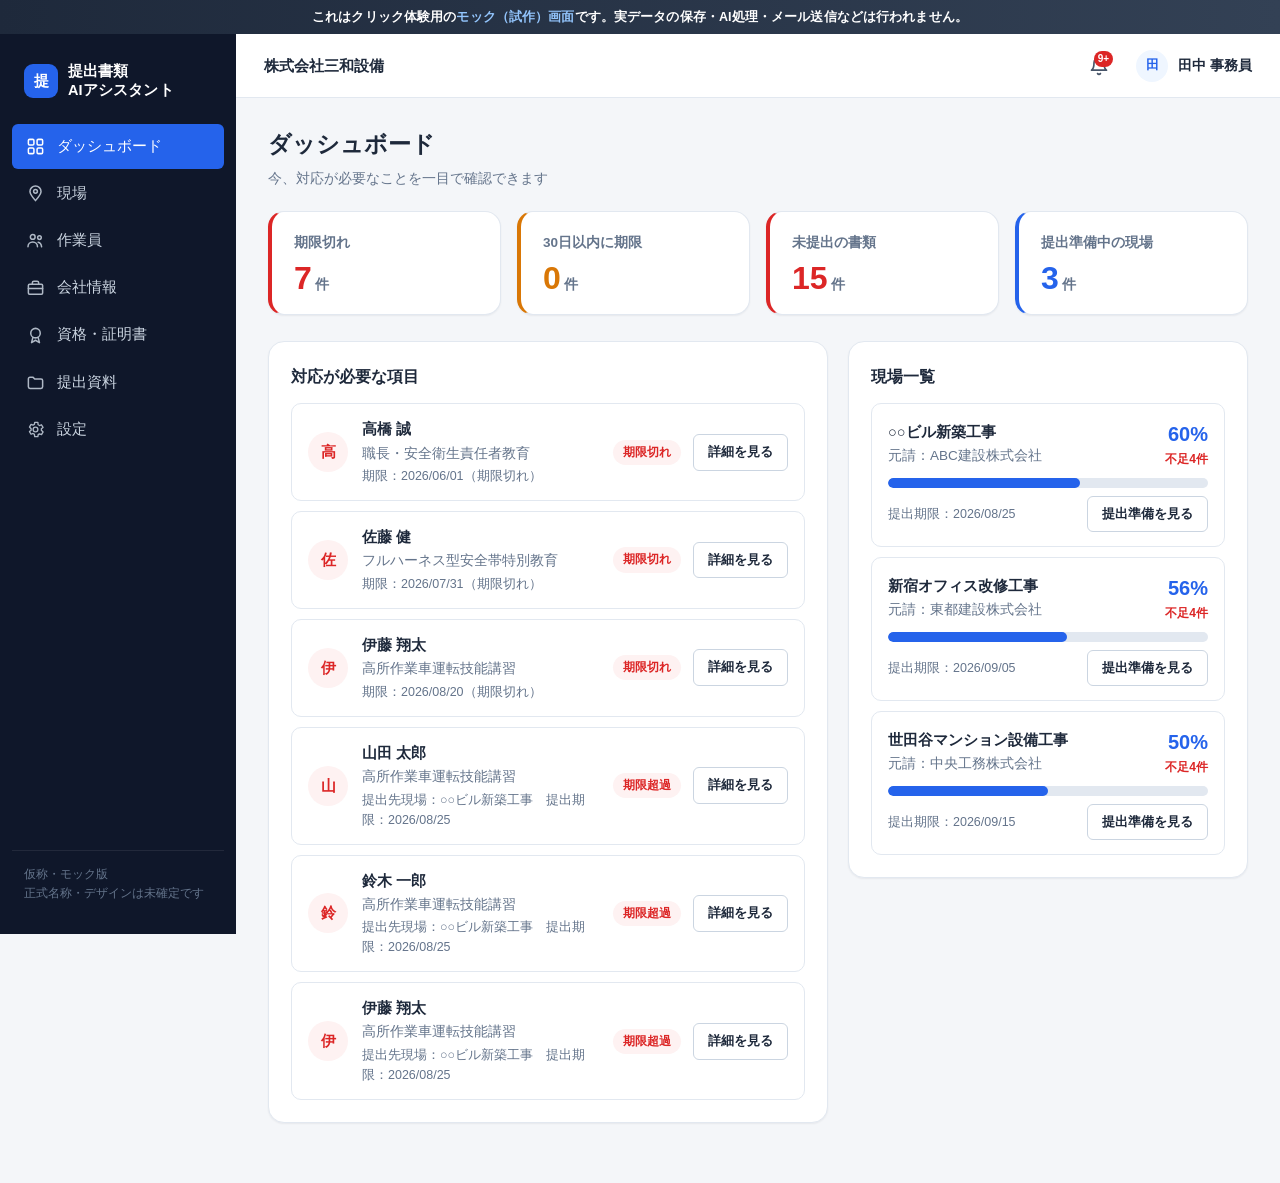
==== index.html @ f326cf6d "Initial mock implementation" ====
<!DOCTYPE html>
<html lang="ja">
<head>
<meta charset="UTF-8">
<meta name="viewport" content="width=device-width, initial-scale=1.0">
<title>提出書類AIアシスタント（モック）</title>
<link rel="icon" href="data:image/svg+xml,%3Csvg xmlns='http://www.w3.org/2000/svg' viewBox='0 0 32 32'%3E%3Crect width='32' height='32' rx='7' fill='%232563eb'/%3E%3Ctext x='16' y='22' font-size='17' font-family='sans-serif' font-weight='700' fill='white' text-anchor='middle'%3E提%3C/text%3E%3C/svg%3E">
<link rel="stylesheet" href="css/style.css">
</head>
<body>

<div class="demo-banner">
  これはクリック体験用の<b>モック（試作）画面</b>です。実データの保存・AI処理・メール送信などは行われません。
</div>

<div class="app-shell">
  <div class="sidebar-backdrop" id="sidebarBackdrop"></div>

  <aside class="sidebar" id="sidebar">
    <div class="sidebar-logo">
      <div class="logo-mark">提</div>
      <div>
        <div class="logo-text">提出書類<br>AIアシスタント</div>
      </div>
    </div>
    <nav class="sidebar-nav" id="sidebarNav"></nav>
    <div class="sidebar-footer">
      仮称・モック版<br>
      正式名称・デザインは未確定です
    </div>
  </aside>

  <header class="topbar">
    <div class="topbar-left">
      <button class="menu-toggle" id="menuToggle" aria-label="メニュー">
        <svg viewBox="0 0 24 24" fill="none" stroke="currentColor" stroke-width="2" stroke-linecap="round"><line x1="3" y1="6" x2="21" y2="6"/><line x1="3" y1="12" x2="21" y2="12"/><line x1="3" y1="18" x2="21" y2="18"/></svg>
      </button>
      <div class="topbar-company">株式会社三和設備</div>
    </div>
    <div class="topbar-right">
      <div style="position:relative;">
        <button class="topbar-bell" id="bellBtn" aria-label="通知">
          <svg viewBox="0 0 24 24" fill="none" stroke="currentColor" stroke-width="2" stroke-linecap="round" stroke-linejoin="round"><path d="M18 8a6 6 0 0 0-12 0c0 7-3 9-3 9h18s-3-2-3-9"/><path d="M13.73 21a2 2 0 0 1-3.46 0"/></svg>
          <span class="bell-badge" id="bellBadge">0</span>
        </button>
        <div class="notif-dropdown" id="notifDropdown"></div>
      </div>
      <div class="topbar-user">
        <div class="user-avatar">田</div>
        <span id="topbarUserName">田中 事務員</span>
      </div>
    </div>
  </header>

  <main class="main-content" id="app"></main>
</div>

<div class="modal-overlay" id="modalOverlay">
  <div class="modal-box" id="modalBox"></div>
</div>

<div class="toast-wrap" id="toastWrap"></div>

<script src="js/data.js"></script>
<script src="js/store.js"></script>
<script src="js/app.js"></script>
</body>
</html>
---- css/style.css ----
/* ============================================================
   提出書類AIアシスタント（モック） - スタイルシート
   方針：シンプル / 清潔 / 信頼感 / 大きめの文字とクリック領域
   ============================================================ */

:root {
  --color-primary: #2563eb;
  --color-primary-dark: #1d4ed8;
  --color-primary-light: #eff6ff;
  --color-primary-lighter: #dbeafe;

  --color-success: #059669;
  --color-success-light: #ecfdf5;
  --color-success-border: #a7f3d0;

  --color-warning: #d97706;
  --color-warning-light: #fffbeb;
  --color-warning-border: #fde68a;

  --color-danger: #dc2626;
  --color-danger-light: #fef2f2;
  --color-danger-border: #fecaca;

  --color-neutral-50: #f8fafc;
  --color-neutral-100: #f1f5f9;
  --color-neutral-200: #e2e8f0;
  --color-neutral-300: #cbd5e1;
  --color-neutral-400: #94a3b8;
  --color-neutral-500: #64748b;
  --color-neutral-600: #475569;
  --color-neutral-700: #334155;
  --color-neutral-800: #1e293b;
  --color-neutral-900: #0f172a;

  --color-bg: #f4f6f9;
  --color-surface: #ffffff;
  --color-border: #e2e8f0;
  --color-text: #1e293b;
  --color-text-sub: #64748b;

  --radius-sm: 6px;
  --radius-md: 10px;
  --radius-lg: 16px;

  --shadow-sm: 0 1px 2px rgba(15, 23, 42, 0.06);
  --shadow-md: 0 4px 16px rgba(15, 23, 42, 0.08);
  --shadow-lg: 0 12px 32px rgba(15, 23, 42, 0.16);

  --sidebar-width: 236px;
  --topbar-height: 64px;

  font-size: 16px;
}

* {
  box-sizing: border-box;
}

html, body {
  height: 100%;
}

body {
  margin: 0;
  font-family: -apple-system, BlinkMacSystemFont, "Segoe UI", "Hiragino Kaku Gothic ProN",
    "Hiragino Sans", "Yu Gothic", Meiryo, Roboto, Arial, sans-serif;
  background: var(--color-bg);
  color: var(--color-text);
  -webkit-font-smoothing: antialiased;
  line-height: 1.6;
}

a {
  color: inherit;
  text-decoration: none;
}

button {
  font-family: inherit;
}

ul {
  margin: 0;
  padding: 0;
  list-style: none;
}

h1, h2, h3, h4, p {
  margin: 0;
}

img {
  max-width: 100%;
  display: block;
}

/* ============ App Shell ============ */

.app-shell {
  display: grid;
  grid-template-columns: var(--sidebar-width) 1fr;
  grid-template-rows: var(--topbar-height) 1fr;
  grid-template-areas:
    "sidebar topbar"
    "sidebar main";
  min-height: 100vh;
}

/* ---- Sidebar ---- */
.sidebar {
  grid-area: sidebar;
  background: var(--color-neutral-900);
  color: #e2e8f0;
  display: flex;
  flex-direction: column;
  padding: 20px 12px;
  position: sticky;
  top: 0;
  height: 100vh;
}

.sidebar-logo {
  display: flex;
  align-items: center;
  gap: 10px;
  padding: 8px 12px 24px;
  color: #fff;
}

.sidebar-logo .logo-mark {
  width: 34px;
  height: 34px;
  border-radius: 9px;
  background: var(--color-primary);
  display: flex;
  align-items: center;
  justify-content: center;
  font-weight: 700;
  font-size: 15px;
  flex-shrink: 0;
}

.sidebar-logo .logo-text {
  font-size: 14.5px;
  font-weight: 700;
  line-height: 1.3;
  letter-spacing: 0.01em;
}

.sidebar-logo .logo-sub {
  font-size: 10.5px;
  color: #94a3b8;
  font-weight: 500;
}

.sidebar-nav {
  display: flex;
  flex-direction: column;
  gap: 2px;
  flex: 1;
}

.nav-item {
  display: flex;
  align-items: center;
  gap: 12px;
  padding: 11px 14px;
  border-radius: var(--radius-sm);
  color: #cbd5e1;
  font-size: 14.5px;
  font-weight: 500;
  cursor: pointer;
  transition: background 0.12s ease, color 0.12s ease;
}

.nav-item svg {
  width: 19px;
  height: 19px;
  flex-shrink: 0;
  opacity: 0.85;
}

.nav-item:hover {
  background: rgba(255, 255, 255, 0.06);
  color: #fff;
}

.nav-item.active {
  background: var(--color-primary);
  color: #fff;
}

.nav-item.active svg {
  opacity: 1;
}

.sidebar-footer {
  padding: 12px;
  font-size: 11.5px;
  color: #64748b;
  border-top: 1px solid rgba(255, 255, 255, 0.08);
  margin-top: 8px;
  padding-top: 14px;
}

/* ---- Topbar ---- */
.topbar {
  grid-area: topbar;
  background: var(--color-surface);
  border-bottom: 1px solid var(--color-border);
  display: flex;
  align-items: center;
  justify-content: space-between;
  padding: 0 28px;
  position: sticky;
  top: 0;
  z-index: 20;
}

.topbar-company {
  font-size: 15px;
  font-weight: 700;
  color: var(--color-text);
}

.topbar-right {
  display: flex;
  align-items: center;
  gap: 18px;
}

.topbar-bell {
  position: relative;
  width: 38px;
  height: 38px;
  border-radius: 50%;
  display: flex;
  align-items: center;
  justify-content: center;
  cursor: pointer;
  color: var(--color-neutral-600);
  background: transparent;
  border: none;
}

.topbar-bell:hover {
  background: var(--color-neutral-100);
}

.topbar-bell svg {
  width: 20px;
  height: 20px;
}

.bell-badge {
  position: absolute;
  top: 4px;
  right: 5px;
  min-width: 16px;
  height: 16px;
  padding: 0 4px;
  border-radius: 8px;
  background: var(--color-danger);
  color: #fff;
  font-size: 10px;
  font-weight: 700;
  display: flex;
  align-items: center;
  justify-content: center;
  line-height: 1;
}

.topbar-user {
  display: flex;
  align-items: center;
  gap: 10px;
  font-size: 14px;
  font-weight: 600;
  color: var(--color-text);
}

.user-avatar {
  width: 32px;
  height: 32px;
  border-radius: 50%;
  background: var(--color-primary-light);
  color: var(--color-primary);
  display: flex;
  align-items: center;
  justify-content: center;
  font-weight: 700;
  font-size: 13px;
}

.notif-dropdown {
  position: absolute;
  top: 56px;
  right: 28px;
  width: 380px;
  max-height: 420px;
  overflow-y: auto;
  background: var(--color-surface);
  border-radius: var(--radius-md);
  box-shadow: var(--shadow-lg);
  border: 1px solid var(--color-border);
  z-index: 50;
  display: none;
}

.notif-dropdown.open {
  display: block;
}

.notif-dropdown-header {
  padding: 14px 16px;
  font-weight: 700;
  font-size: 14px;
  border-bottom: 1px solid var(--color-border);
}

.notif-item {
  padding: 12px 16px;
  border-bottom: 1px solid var(--color-neutral-100);
  cursor: pointer;
}

.notif-item:hover {
  background: var(--color-neutral-50);
}

.notif-item:last-child {
  border-bottom: none;
}

.notif-item-title {
  font-size: 13.5px;
  font-weight: 600;
}

.notif-item-sub {
  font-size: 12.5px;
  color: var(--color-text-sub);
  margin-top: 2px;
}

.notif-empty {
  padding: 24px 16px;
  text-align: center;
  color: var(--color-text-sub);
  font-size: 13.5px;
}

/* ---- Main ---- */
.main-content {
  grid-area: main;
  padding: 28px 32px 60px;
  max-width: 1280px;
  width: 100%;
}

.page-header {
  display: flex;
  align-items: flex-start;
  justify-content: space-between;
  margin-bottom: 22px;
  gap: 16px;
  flex-wrap: wrap;
}

.page-title {
  font-size: 23px;
  font-weight: 700;
  color: var(--color-text);
}

.page-subtitle {
  font-size: 14px;
  color: var(--color-text-sub);
  margin-top: 4px;
}

.breadcrumb {
  font-size: 13px;
  color: var(--color-text-sub);
  margin-bottom: 10px;
  display: flex;
  align-items: center;
  gap: 6px;
}

.breadcrumb a:hover {
  color: var(--color-primary);
  text-decoration: underline;
}

/* ============ Buttons ============ */

.btn {
  display: inline-flex;
  align-items: center;
  justify-content: center;
  gap: 8px;
  padding: 11px 20px;
  font-size: 14.5px;
  font-weight: 600;
  border-radius: var(--radius-sm);
  border: 1px solid transparent;
  cursor: pointer;
  transition: all 0.12s ease;
  white-space: nowrap;
}

.btn svg {
  width: 17px;
  height: 17px;
}

.btn-primary {
  background: var(--color-primary);
  color: #fff;
}
.btn-primary:hover {
  background: var(--color-primary-dark);
}

.btn-lg {
  padding: 14px 26px;
  font-size: 15.5px;
}

.btn-secondary {
  background: #fff;
  color: var(--color-text);
  border-color: var(--color-neutral-300);
}
.btn-secondary:hover {
  background: var(--color-neutral-50);
  border-color: var(--color-neutral-400);
}

.btn-danger {
  background: var(--color-danger);
  color: #fff;
}
.btn-danger:hover {
  background: #b91c1c;
}

.btn-danger-outline {
  background: #fff;
  color: var(--color-danger);
  border-color: var(--color-danger-border);
}
.btn-danger-outline:hover {
  background: var(--color-danger-light);
}

.btn-ghost {
  background: transparent;
  color: var(--color-primary);
  border-color: transparent;
  padding: 8px 12px;
}
.btn-ghost:hover {
  background: var(--color-primary-light);
}

.btn-sm {
  padding: 7px 14px;
  font-size: 13px;
}

.btn:disabled {
  opacity: 0.5;
  cursor: not-allowed;
}

.btn-block {
  width: 100%;
}

/* ============ Cards ============ */

.card {
  background: var(--color-surface);
  border: 1px solid var(--color-border);
  border-radius: var(--radius-lg);
  box-shadow: var(--shadow-sm);
}

.card-pad {
  padding: 22px;
}

.section-title {
  font-size: 16px;
  font-weight: 700;
  margin-bottom: 14px;
  display: flex;
  align-items: center;
  gap: 8px;
}

/* ============ KPI cards ============ */

.kpi-grid {
  display: grid;
  grid-template-columns: repeat(4, 1fr);
  gap: 16px;
  margin-bottom: 26px;
}

.kpi-card {
  background: var(--color-surface);
  border: 1px solid var(--color-border);
  border-radius: var(--radius-lg);
  padding: 20px 22px;
  box-shadow: var(--shadow-sm);
  border-left: 4px solid var(--color-neutral-300);
  cursor: default;
}

.kpi-card.kpi-danger { border-left-color: var(--color-danger); }
.kpi-card.kpi-warning { border-left-color: var(--color-warning); }
.kpi-card.kpi-info { border-left-color: var(--color-primary); }
.kpi-card.kpi-neutral { border-left-color: var(--color-neutral-400); }

.kpi-label {
  font-size: 13.5px;
  color: var(--color-text-sub);
  font-weight: 600;
  margin-bottom: 8px;
}

.kpi-value {
  font-size: 32px;
  font-weight: 800;
  line-height: 1;
  color: var(--color-text);
}

.kpi-value.text-danger { color: var(--color-danger); }
.kpi-value.text-warning { color: var(--color-warning); }
.kpi-value.text-info { color: var(--color-primary); }

.kpi-unit {
  font-size: 14px;
  font-weight: 600;
  color: var(--color-text-sub);
  margin-left: 3px;
}

/* ============ Badges / Pills ============ */

.badge {
  display: inline-flex;
  align-items: center;
  gap: 5px;
  padding: 3px 10px;
  border-radius: 999px;
  font-size: 12px;
  font-weight: 700;
  white-space: nowrap;
}

.badge-danger { background: var(--color-danger-light); color: var(--color-danger); }
.badge-warning { background: var(--color-warning-light); color: var(--color-warning); }
.badge-success { background: var(--color-success-light); color: var(--color-success); }
.badge-neutral { background: var(--color-neutral-100); color: var(--color-neutral-600); }
.badge-info { background: var(--color-primary-light); color: var(--color-primary); }

.status-dot {
  width: 8px;
  height: 8px;
  border-radius: 50%;
  display: inline-block;
  flex-shrink: 0;
}
.status-dot.dot-danger { background: var(--color-danger); }
.status-dot.dot-warning { background: var(--color-warning); }
.status-dot.dot-success { background: var(--color-success); }
.status-dot.dot-neutral { background: var(--color-neutral-400); }

.check-icon, .cross-icon, .warn-icon {
  display: inline-flex;
  align-items: center;
  justify-content: center;
  width: 20px;
  height: 20px;
  border-radius: 50%;
  flex-shrink: 0;
  font-size: 13px;
  font-weight: 800;
}
.check-icon { background: var(--color-success-light); color: var(--color-success); }
.cross-icon { background: var(--color-danger-light); color: var(--color-danger); }
.warn-icon { background: var(--color-warning-light); color: var(--color-warning); }

/* ============ Progress bar ============ */

.progress-track {
  width: 100%;
  height: 10px;
  border-radius: 999px;
  background: var(--color-neutral-200);
  overflow: hidden;
}

.progress-fill {
  height: 100%;
  border-radius: 999px;
  background: var(--color-primary);
  transition: width 0.5s ease;
}

.progress-fill.complete {
  background: var(--color-success);
}

/* ============ Action item rows (dashboard) ============ */

.action-list {
  display: flex;
  flex-direction: column;
  gap: 10px;
}

.action-row {
  display: flex;
  align-items: center;
  justify-content: space-between;
  gap: 14px;
  padding: 14px 16px;
  border: 1px solid var(--color-border);
  border-radius: var(--radius-md);
  background: var(--color-surface);
}

.action-row-left {
  display: flex;
  align-items: center;
  gap: 14px;
  min-width: 0;
}

.action-icon {
  width: 40px;
  height: 40px;
  border-radius: 50%;
  display: flex;
  align-items: center;
  justify-content: center;
  flex-shrink: 0;
  font-weight: 700;
  font-size: 15px;
}

.action-text-title {
  font-size: 14.5px;
  font-weight: 700;
  color: var(--color-text);
}

.action-text-sub {
  font-size: 13.5px;
  color: var(--color-text-sub);
  margin-top: 1px;
}

.action-text-detail {
  font-size: 12.5px;
  color: var(--color-neutral-500);
  margin-top: 2px;
}

.action-row-right {
  display: flex;
  align-items: center;
  gap: 12px;
  flex-shrink: 0;
}

.empty-state {
  text-align: center;
  padding: 40px 20px;
  color: var(--color-text-sub);
}

.empty-state-icon {
  font-size: 34px;
  margin-bottom: 8px;
}

/* ============ Tables ============ */

.table-wrap {
  overflow-x: auto;
}

table.data-table {
  width: 100%;
  border-collapse: collapse;
  font-size: 14px;
}

.data-table th {
  text-align: left;
  padding: 12px 14px;
  font-size: 12.5px;
  font-weight: 700;
  color: var(--color-text-sub);
  border-bottom: 2px solid var(--color-neutral-200);
  white-space: nowrap;
}

.data-table td {
  padding: 14px;
  border-bottom: 1px solid var(--color-neutral-100);
  vertical-align: middle;
}

.data-table tbody tr {
  transition: background 0.1s ease;
}

.data-table tbody tr.row-clickable {
  cursor: pointer;
}

.data-table tbody tr.row-clickable:hover {
  background: var(--color-neutral-50);
}

.cell-name {
  font-weight: 700;
  color: var(--color-text);
}

.cell-sub {
  font-size: 12.5px;
  color: var(--color-text-sub);
}

/* ============ Filters ============ */

.filter-bar {
  display: flex;
  gap: 10px;
  margin-bottom: 18px;
  flex-wrap: wrap;
  align-items: center;
}

.input, .select {
  padding: 10px 14px;
  font-size: 14px;
  border: 1px solid var(--color-neutral-300);
  border-radius: var(--radius-sm);
  background: #fff;
  color: var(--color-text);
  font-family: inherit;
}

.input:focus, .select:focus, textarea:focus {
  outline: none;
  border-color: var(--color-primary);
  box-shadow: 0 0 0 3px var(--color-primary-light);
}

.input-search {
  min-width: 240px;
}

.form-group {
  margin-bottom: 16px;
}

.form-label {
  display: block;
  font-size: 13.5px;
  font-weight: 700;
  color: var(--color-text);
  margin-bottom: 6px;
}

.form-label .required {
  color: var(--color-danger);
  margin-left: 3px;
}

.form-row {
  display: grid;
  grid-template-columns: 1fr 1fr;
  gap: 14px;
}

textarea, .form-group input[type=text], .form-group input[type=date], .form-group input[type=tel], .form-group input[type=email] {
  width: 100%;
  padding: 10px 14px;
  font-size: 14px;
  border: 1px solid var(--color-neutral-300);
  border-radius: var(--radius-sm);
  font-family: inherit;
  color: var(--color-text);
  background: #fff;
}

textarea {
  resize: vertical;
  min-height: 90px;
}

.form-hint {
  font-size: 12px;
  color: var(--color-text-sub);
  margin-top: 5px;
}

/* ============ Grid list (workers cards on some views) ============ */

.avatar-circle {
  width: 42px;
  height: 42px;
  border-radius: 50%;
  display: flex;
  align-items: center;
  justify-content: center;
  color: #fff;
  font-weight: 700;
  font-size: 14px;
  flex-shrink: 0;
}

.avatar-circle.sm {
  width: 32px;
  height: 32px;
  font-size: 12px;
}

.avatar-circle.lg {
  width: 64px;
  height: 64px;
  font-size: 20px;
}

/* ============ Tabs ============ */

.tabs {
  display: flex;
  gap: 4px;
  border-bottom: 2px solid var(--color-border);
  margin-bottom: 20px;
}

.tab-btn {
  padding: 11px 18px;
  font-size: 14px;
  font-weight: 600;
  color: var(--color-text-sub);
  border: none;
  background: none;
  cursor: pointer;
  border-bottom: 2px solid transparent;
  margin-bottom: -2px;
}

.tab-btn.active {
  color: var(--color-primary);
  border-bottom-color: var(--color-primary);
}

/* ============ Site detail: checklist ============ */

.check-section {
  margin-bottom: 22px;
}

.check-group-title {
  font-size: 13.5px;
  font-weight: 700;
  color: var(--color-neutral-600);
  margin-bottom: 10px;
  text-transform: uppercase;
  letter-spacing: 0.03em;
}

.check-row {
  display: flex;
  align-items: center;
  justify-content: space-between;
  gap: 12px;
  padding: 13px 14px;
  border: 1px solid var(--color-border);
  border-radius: var(--radius-md);
  margin-bottom: 8px;
  background: #fff;
}

.check-row.fulfilled {
  background: var(--color-success-light);
  border-color: var(--color-success-border);
}

.check-row.missing {
  background: var(--color-danger-light);
  border-color: var(--color-danger-border);
}

.check-row.expiring-row {
  background: var(--color-warning-light);
  border-color: var(--color-warning-border);
}

.check-row-left {
  display: flex;
  align-items: center;
  gap: 12px;
  min-width: 0;
}

.check-row-text {
  min-width: 0;
}

.check-row-name {
  font-size: 14px;
  font-weight: 700;
  color: var(--color-text);
}

.check-row-sub {
  font-size: 12.5px;
  color: var(--color-text-sub);
  margin-top: 1px;
}

.check-row-right {
  display: flex;
  align-items: center;
  gap: 10px;
  flex-shrink: 0;
}

.worker-block {
  border: 1px solid var(--color-border);
  border-radius: var(--radius-md);
  padding: 14px 16px;
  margin-bottom: 12px;
  background: #fff;
}

.worker-block-header {
  display: flex;
  align-items: center;
  gap: 12px;
  margin-bottom: 10px;
}

/* ============ Modal ============ */

.modal-overlay {
  position: fixed;
  inset: 0;
  background: rgba(15, 23, 42, 0.5);
  display: none;
  align-items: center;
  justify-content: center;
  z-index: 100;
  padding: 24px;
}

.modal-overlay.open {
  display: flex;
}

.modal-box {
  background: #fff;
  border-radius: var(--radius-lg);
  box-shadow: var(--shadow-lg);
  width: 100%;
  max-width: 560px;
  max-height: 90vh;
  overflow-y: auto;
  animation: modal-in 0.16s ease;
}

.modal-box.modal-wide {
  max-width: 680px;
}

@keyframes modal-in {
  from { opacity: 0; transform: translateY(8px) scale(0.98); }
  to { opacity: 1; transform: translateY(0) scale(1); }
}

.modal-header {
  display: flex;
  align-items: center;
  justify-content: space-between;
  padding: 18px 22px;
  border-bottom: 1px solid var(--color-border);
  position: sticky;
  top: 0;
  background: #fff;
  z-index: 2;
}

.modal-title {
  font-size: 17px;
  font-weight: 700;
}

.modal-close {
  width: 32px;
  height: 32px;
  border-radius: 50%;
  border: none;
  background: transparent;
  cursor: pointer;
  color: var(--color-neutral-500);
  font-size: 18px;
  display: flex;
  align-items: center;
  justify-content: center;
}

.modal-close:hover {
  background: var(--color-neutral-100);
}

.modal-body {
  padding: 22px;
}

.modal-footer {
  padding: 16px 22px;
  border-top: 1px solid var(--color-border);
  display: flex;
  justify-content: flex-end;
  gap: 10px;
  position: sticky;
  bottom: 0;
  background: #fff;
}

/* ============ AI OCR flow ============ */

.upload-drop {
  border: 2px dashed var(--color-neutral-300);
  border-radius: var(--radius-md);
  padding: 30px 20px;
  text-align: center;
  background: var(--color-neutral-50);
  cursor: pointer;
  transition: border-color 0.15s ease;
}

.upload-drop:hover {
  border-color: var(--color-primary);
  background: var(--color-primary-light);
}

.upload-drop svg {
  width: 34px;
  height: 34px;
  color: var(--color-neutral-400);
  margin-bottom: 8px;
}

.upload-drop-text {
  font-size: 14px;
  font-weight: 600;
  color: var(--color-text);
}

.upload-drop-hint {
  font-size: 12.5px;
  color: var(--color-text-sub);
  margin-top: 4px;
}

.upload-preview {
  display: flex;
  align-items: center;
  gap: 14px;
  padding: 14px;
  border: 1px solid var(--color-border);
  border-radius: var(--radius-md);
  background: var(--color-neutral-50);
}

.upload-preview-thumb {
  width: 60px;
  height: 60px;
  border-radius: var(--radius-sm);
  background: var(--color-neutral-200);
  display: flex;
  align-items: center;
  justify-content: center;
  overflow: hidden;
  flex-shrink: 0;
}

.upload-preview-thumb img {
  width: 100%;
  height: 100%;
  object-fit: cover;
}

.ai-loading {
  display: flex;
  flex-direction: column;
  align-items: center;
  justify-content: center;
  padding: 44px 20px;
  gap: 16px;
}

.ai-spinner {
  width: 44px;
  height: 44px;
  border-radius: 50%;
  border: 4px solid var(--color-primary-lighter);
  border-top-color: var(--color-primary);
  animation: spin 0.8s linear infinite;
}

@keyframes spin {
  to { transform: rotate(360deg); }
}

.ai-loading-text {
  font-size: 14.5px;
  font-weight: 600;
  color: var(--color-text);
}

.ai-loading-sub {
  font-size: 12.5px;
  color: var(--color-text-sub);
}

.ai-notice {
  display: flex;
  gap: 10px;
  padding: 12px 14px;
  background: var(--color-warning-light);
  border: 1px solid var(--color-warning-border);
  border-radius: var(--radius-sm);
  font-size: 13px;
  color: #92620a;
  margin-bottom: 18px;
  align-items: flex-start;
}

.ai-notice svg {
  width: 18px;
  height: 18px;
  flex-shrink: 0;
  margin-top: 1px;
}

.ai-extract-badge {
  display: inline-flex;
  align-items: center;
  gap: 6px;
  font-size: 12px;
  font-weight: 700;
  color: var(--color-primary);
  background: var(--color-primary-light);
  padding: 4px 10px;
  border-radius: 999px;
  margin-bottom: 14px;
}

/* ============ Toast ============ */

.toast-wrap {
  position: fixed;
  bottom: 28px;
  right: 28px;
  z-index: 200;
  display: flex;
  flex-direction: column;
  gap: 10px;
}

.toast {
  display: flex;
  align-items: center;
  gap: 10px;
  background: var(--color-neutral-900);
  color: #fff;
  padding: 14px 18px;
  border-radius: var(--radius-md);
  box-shadow: var(--shadow-lg);
  font-size: 14px;
  font-weight: 600;
  min-width: 260px;
  animation: toast-in 0.2s ease;
}

.toast.toast-success {
  background: #065f46;
}

@keyframes toast-in {
  from { opacity: 0; transform: translateY(10px); }
  to { opacity: 1; transform: translateY(0); }
}

/* ============ Success screens ============ */

.success-panel {
  text-align: center;
  padding: 50px 20px;
}

.success-icon-circle {
  width: 72px;
  height: 72px;
  border-radius: 50%;
  background: var(--color-success-light);
  color: var(--color-success);
  display: flex;
  align-items: center;
  justify-content: center;
  margin: 0 auto 18px;
  font-size: 34px;
}

.success-title {
  font-size: 20px;
  font-weight: 800;
  margin-bottom: 8px;
}

.success-sub {
  font-size: 14.5px;
  color: var(--color-text-sub);
  margin-bottom: 24px;
}

.file-list {
  text-align: left;
  max-width: 400px;
  margin: 0 auto 24px;
  background: var(--color-neutral-50);
  border: 1px solid var(--color-border);
  border-radius: var(--radius-md);
  padding: 14px 16px;
}

.file-list-item {
  display: flex;
  align-items: center;
  gap: 10px;
  padding: 7px 0;
  font-size: 13.5px;
  color: var(--color-text);
  border-bottom: 1px solid var(--color-neutral-100);
}

.file-list-item:last-child {
  border-bottom: none;
}

.file-list-item svg {
  width: 16px;
  height: 16px;
  color: var(--color-neutral-400);
  flex-shrink: 0;
}

/* ============ Two column layout ============ */

.two-col {
  display: grid;
  grid-template-columns: 1.4fr 1fr;
  gap: 20px;
  align-items: start;
}

.stack {
  display: flex;
  flex-direction: column;
  gap: 20px;
}

.info-grid {
  display: grid;
  grid-template-columns: 1fr 1fr;
  gap: 14px 24px;
}

.info-item-label {
  font-size: 12.5px;
  color: var(--color-text-sub);
  font-weight: 600;
  margin-bottom: 3px;
}

.info-item-value {
  font-size: 14.5px;
  color: var(--color-text);
  font-weight: 600;
}

/* ============ Responsive (PC first, but avoid egregious breakage) ============ */

@media (max-width: 1080px) {
  .kpi-grid {
    grid-template-columns: repeat(2, 1fr);
  }
  .two-col {
    grid-template-columns: 1fr;
  }
}

@media (max-width: 860px) {
  .app-shell {
    grid-template-columns: 1fr;
    grid-template-areas:
      "topbar"
      "main";
  }
  .sidebar {
    position: fixed;
    left: -260px;
    top: 0;
    width: 236px;
    z-index: 60;
    transition: left 0.2s ease;
    box-shadow: var(--shadow-lg);
  }
  .sidebar.open {
    left: 0;
  }
  .sidebar-backdrop {
    display: none;
    position: fixed;
    inset: 0;
    background: rgba(15, 23, 42, 0.4);
    z-index: 55;
  }
  .sidebar-backdrop.open {
    display: block;
  }
  .menu-toggle {
    display: flex !important;
  }
  .main-content {
    padding: 20px 16px 48px;
  }
  .form-row {
    grid-template-columns: 1fr;
  }
  .info-grid {
    grid-template-columns: 1fr;
  }
}

.menu-toggle {
  display: none;
  width: 38px;
  height: 38px;
  border-radius: var(--radius-sm);
  border: 1px solid var(--color-neutral-300);
  background: #fff;
  align-items: center;
  justify-content: center;
  cursor: pointer;
  margin-right: 10px;
}

.menu-toggle svg {
  width: 20px;
  height: 20px;
}

.topbar-left {
  display: flex;
  align-items: center;
}

/* ============ Mobile submit page (standalone) ============ */

.mobile-page {
  min-height: 100vh;
  background: var(--color-bg);
  display: flex;
  justify-content: center;
}

.mobile-container {
  width: 100%;
  max-width: 440px;
  min-height: 100vh;
  background: #fff;
  box-shadow: var(--shadow-md);
  display: flex;
  flex-direction: column;
}

.mobile-header {
  background: var(--color-neutral-900);
  color: #fff;
  padding: 20px 20px 22px;
}

.mobile-header-company {
  font-size: 13px;
  color: #94a3b8;
  font-weight: 600;
  margin-bottom: 4px;
}

.mobile-header-title {
  font-size: 18px;
  font-weight: 800;
}

.mobile-body {
  padding: 22px 20px 40px;
  flex: 1;
}

.mobile-card {
  background: var(--color-neutral-50);
  border: 1px solid var(--color-border);
  border-radius: var(--radius-md);
  padding: 16px 18px;
  margin-bottom: 20px;
}

.mobile-card-row {
  display: flex;
  justify-content: space-between;
  padding: 7px 0;
  font-size: 13.5px;
  border-bottom: 1px solid var(--color-neutral-200);
}
.mobile-card-row:last-child { border-bottom: none; }

.mobile-card-row .label { color: var(--color-text-sub); }
.mobile-card-row .value { font-weight: 700; text-align: right; }

.mobile-upload-area {
  display: flex;
  flex-direction: column;
  gap: 10px;
  margin-bottom: 20px;
}

.mobile-photo-preview {
  width: 100%;
  aspect-ratio: 4/3;
  border-radius: var(--radius-md);
  background: var(--color-neutral-100);
  border: 1px solid var(--color-border);
  display: flex;
  align-items: center;
  justify-content: center;
  overflow: hidden;
  color: var(--color-neutral-400);
  font-size: 13px;
}

.mobile-photo-preview img {
  width: 100%;
  height: 100%;
  object-fit: cover;
}

.mobile-btn-row {
  display: flex;
  gap: 10px;
}

.mobile-btn-row .btn {
  flex: 1;
}

@media (max-width: 480px) {
  .mobile-container {
    max-width: 100%;
    box-shadow: none;
  }
}

/* ============ Misc ============ */

.text-sub { color: var(--color-text-sub); }
.text-danger { color: var(--color-danger); }
.text-warning { color: var(--color-warning); }
.text-success { color: var(--color-success); }
.mt-0 { margin-top: 0; }
.mb-0 { margin-bottom: 0; }

.divider {
  height: 1px;
  background: var(--color-border);
  margin: 18px 0;
}

.link-btn {
  background: none;
  border: none;
  color: var(--color-primary);
  font-weight: 600;
  font-size: 13.5px;
  cursor: pointer;
  padding: 0;
}
.link-btn:hover {
  text-decoration: underline;
}

.demo-banner {
  background: linear-gradient(90deg, #1e293b, #334155);
  color: #fff;
  text-align: center;
  font-size: 12.5px;
  padding: 7px 12px;
  font-weight: 600;
  letter-spacing: 0.01em;
}

.demo-banner b {
  color: #93c5fd;
}

.plan-card {
  background: linear-gradient(135deg, #1d4ed8, #1e293b);
  color: #fff;
  border-radius: var(--radius-lg);
  padding: 24px 26px;
}

.plan-card .plan-name {
  font-size: 13px;
  font-weight: 700;
  color: #bfdbfe;
  margin-bottom: 6px;
}

.plan-card .plan-price {
  font-size: 30px;
  font-weight: 800;
}

.plan-card .plan-price span {
  font-size: 14px;
  font-weight: 600;
  color: #cbd5e1;
}

.plan-card .plan-desc {
  font-size: 13px;
  color: #cbd5e1;
  margin-top: 10px;
  line-height: 1.7;
}

.toggle-switch {
  position: relative;
  width: 42px;
  height: 24px;
  border-radius: 999px;
  background: var(--color-neutral-300);
  cursor: pointer;
  flex-shrink: 0;
  transition: background 0.15s ease;
  border: none;
}

.toggle-switch.on {
  background: var(--color-primary);
}

.toggle-switch::after {
  content: "";
  position: absolute;
  top: 3px;
  left: 3px;
  width: 18px;
  height: 18px;
  border-radius: 50%;
  background: #fff;
  transition: left 0.15s ease;
  box-shadow: 0 1px 3px rgba(0,0,0,0.3);
}

.toggle-switch.on::after {
  left: 21px;
}

.settings-row {
  display: flex;
  align-items: center;
  justify-content: space-between;
  padding: 14px 0;
  border-bottom: 1px solid var(--color-neutral-100);
}

.settings-row:last-child {
  border-bottom: none;
}

.settings-row-title {
  font-size: 14.5px;
  font-weight: 600;
}

.settings-row-desc {
  font-size: 12.5px;
  color: var(--color-text-sub);
  margin-top: 2px;
}

.checkbox-row {
  display: flex;
  align-items: center;
  gap: 10px;
  padding: 10px 0;
}

.checkbox-row input {
  width: 18px;
  height: 18px;
  cursor: pointer;
}

.checkbox-row label {
  font-size: 14px;
  cursor: pointer;
}
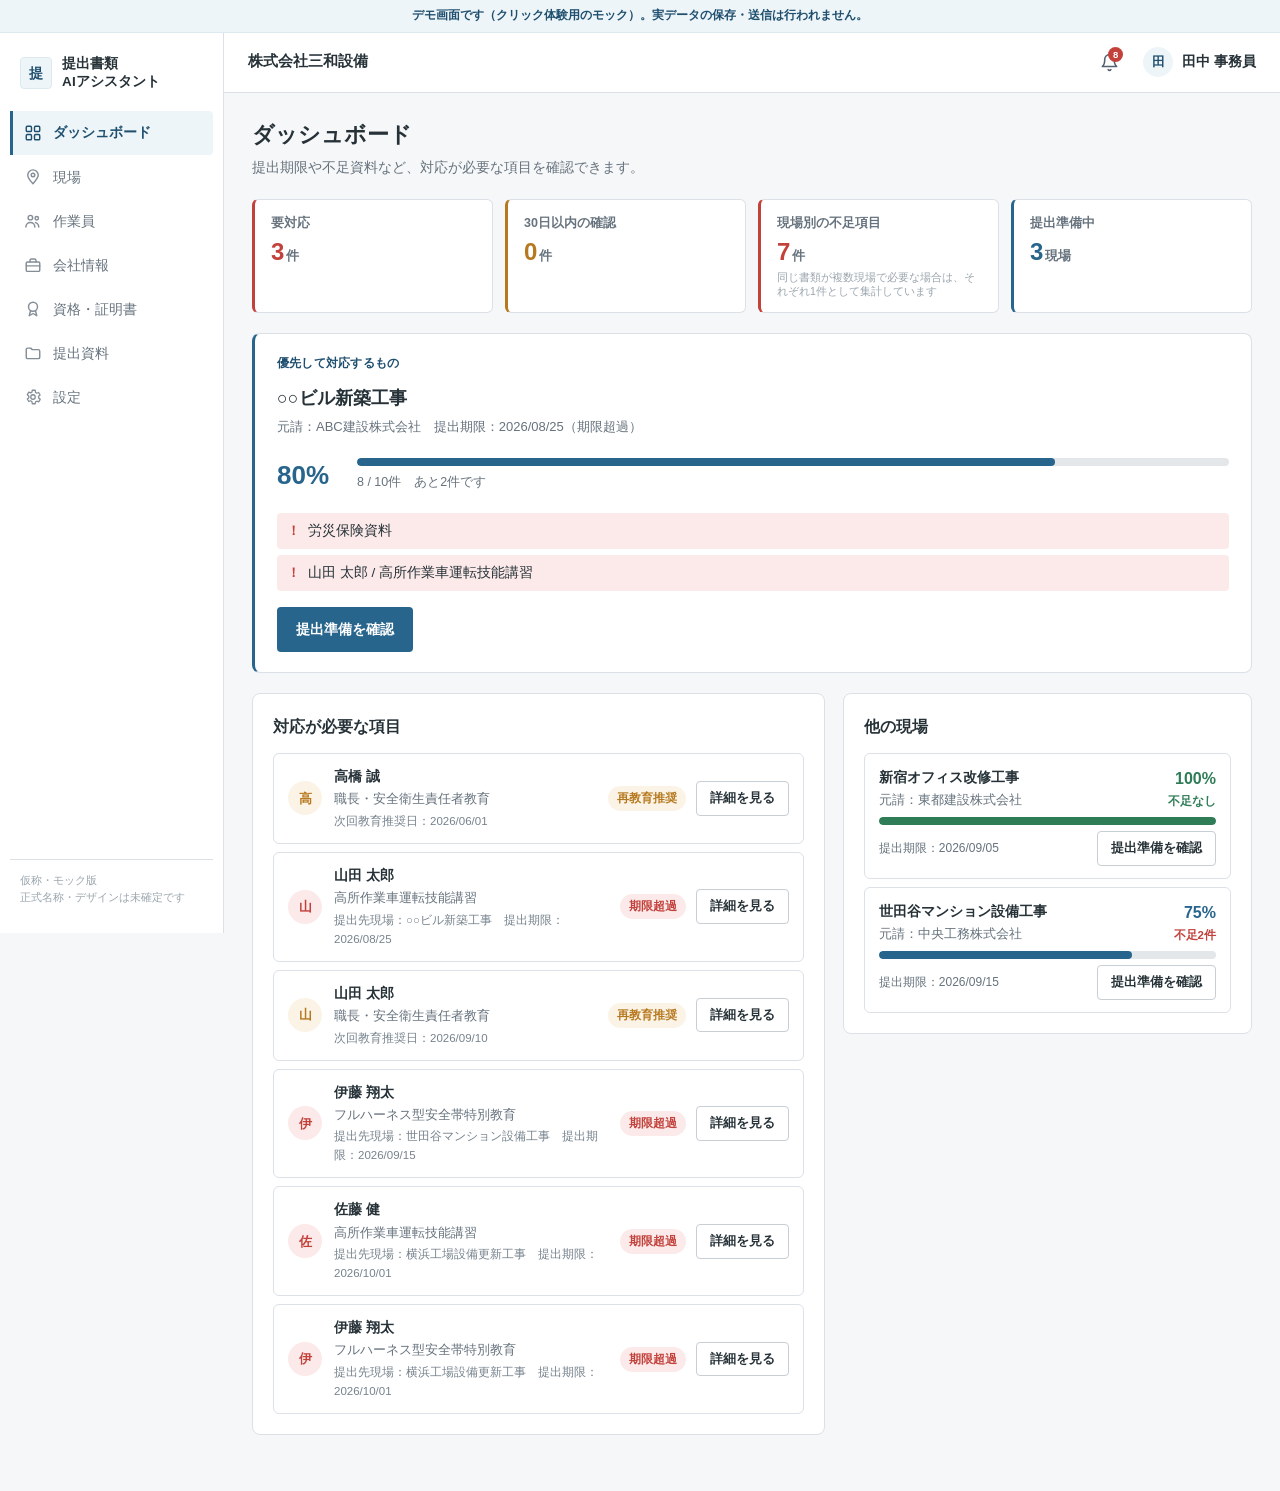
==== commit 74479002: "style: refresh base colors, typography, and sidebar navigation Replace the bright-blue/dark-navy-sid" ====
--- a/index.html
+++ b/index.html
@@ -10,7 +10,7 @@
 <body>
 
 <div class="demo-banner">
-  これはクリック体験用の<b>モック（試作）画面</b>です。実データの保存・AI処理・メール送信などは行われません。
+  デモ画面です（クリック体験用のモック）。実データの保存・送信は行われません。
 </div>
 
 <div class="app-shell">
--- a/css/style.css
+++ b/css/style.css
@@ -1,53 +1,58 @@
 /* ============================================================
    提出書類AIアシスタント（モック） - スタイルシート
-   方針：シンプル / 清潔 / 信頼感 / 大きめの文字とクリック領域
+   方針：日本の中小・専門工事会社向け業務システムとしての安心感
+        × 現代的なBtoB SaaSの使いやすさ。
+        海外SaaSテンプレート感（濃色サイドバー・強い原色・大角丸・
+        強い影）と、旧来の基幹システム感（無機質・情報過密・小文字）の
+        どちらにも寄せない。
    ============================================================ */
 
 :root {
-  --color-primary: #2563eb;
-  --color-primary-dark: #1d4ed8;
-  --color-primary-light: #eff6ff;
-  --color-primary-lighter: #dbeafe;
-
-  --color-success: #059669;
-  --color-success-light: #ecfdf5;
-  --color-success-border: #a7f3d0;
-
-  --color-warning: #d97706;
-  --color-warning-light: #fffbeb;
-  --color-warning-border: #fde68a;
-
-  --color-danger: #dc2626;
-  --color-danger-light: #fef2f2;
-  --color-danger-border: #fecaca;
-
-  --color-neutral-50: #f8fafc;
-  --color-neutral-100: #f1f5f9;
-  --color-neutral-200: #e2e8f0;
-  --color-neutral-300: #cbd5e1;
-  --color-neutral-400: #94a3b8;
-  --color-neutral-500: #64748b;
-  --color-neutral-600: #475569;
-  --color-neutral-700: #334155;
-  --color-neutral-800: #1e293b;
-  --color-neutral-900: #0f172a;
-
-  --color-bg: #f4f6f9;
+  --color-primary: #28658c;
+  --color-primary-dark: #1f4f6f;
+  --color-primary-light: #eef5f8;
+  --color-primary-lighter: #dceaf0;
+  --color-accent: #2f7d73;
+
+  --color-success: #2f7d57;
+  --color-success-light: #eaf5ee;
+  --color-success-border: #c9e4d2;
+
+  --color-warning: #b7791f;
+  --color-warning-light: #fbf3e6;
+  --color-warning-border: #f0dcb8;
+
+  --color-danger: #c2413b;
+  --color-danger-light: #fbeae9;
+  --color-danger-border: #f0c6c3;
+
+  --color-neutral-50: #f7f8fa;
+  --color-neutral-100: #f1f3f5;
+  --color-neutral-200: #e3e7ea;
+  --color-neutral-300: #c7ced4;
+  --color-neutral-400: #9aa5ad;
+  --color-neutral-500: #76828c;
+  --color-neutral-600: #566270;
+  --color-neutral-700: #3e4750;
+  --color-neutral-800: #2c333a;
+  --color-neutral-900: #1b2126;
+
+  --color-bg: #f6f7f9;
   --color-surface: #ffffff;
-  --color-border: #e2e8f0;
-  --color-text: #1e293b;
-  --color-text-sub: #64748b;
-
-  --radius-sm: 6px;
-  --radius-md: 10px;
-  --radius-lg: 16px;
-
-  --shadow-sm: 0 1px 2px rgba(15, 23, 42, 0.06);
-  --shadow-md: 0 4px 16px rgba(15, 23, 42, 0.08);
-  --shadow-lg: 0 12px 32px rgba(15, 23, 42, 0.16);
-
-  --sidebar-width: 236px;
-  --topbar-height: 64px;
+  --color-border: #dce1e7;
+  --color-text: #263238;
+  --color-text-sub: #66727d;
+
+  --radius-sm: 4px;
+  --radius-md: 6px;
+  --radius-lg: 8px;
+
+  --shadow-sm: none;
+  --shadow-md: 0 2px 10px rgba(27, 33, 38, 0.08);
+  --shadow-lg: 0 10px 28px rgba(27, 33, 38, 0.16);
+
+  --sidebar-width: 224px;
+  --topbar-height: 60px;
 
   font-size: 16px;
 }
@@ -62,12 +67,12 @@
 
 body {
   margin: 0;
-  font-family: -apple-system, BlinkMacSystemFont, "Segoe UI", "Hiragino Kaku Gothic ProN",
-    "Hiragino Sans", "Yu Gothic", Meiryo, Roboto, Arial, sans-serif;
+  font-family: "Noto Sans JP", "Hiragino Sans", "Hiragino Kaku Gothic ProN", "Yu Gothic",
+    Meiryo, -apple-system, BlinkMacSystemFont, "Segoe UI", Roboto, Arial, sans-serif;
   background: var(--color-bg);
   color: var(--color-text);
   -webkit-font-smoothing: antialiased;
-  line-height: 1.6;
+  line-height: 1.65;
 }
 
 a {
@@ -109,11 +114,12 @@
 /* ---- Sidebar ---- */
 .sidebar {
   grid-area: sidebar;
-  background: var(--color-neutral-900);
-  color: #e2e8f0;
+  background: var(--color-surface);
+  color: var(--color-text);
+  border-right: 1px solid var(--color-border);
   display: flex;
   flex-direction: column;
-  padding: 20px 12px;
+  padding: 16px 10px;
   position: sticky;
   top: 0;
   height: 100vh;
@@ -123,71 +129,77 @@
   display: flex;
   align-items: center;
   gap: 10px;
-  padding: 8px 12px 24px;
-  color: #fff;
+  padding: 6px 10px 20px;
+  color: var(--color-text);
 }
 
 .sidebar-logo .logo-mark {
-  width: 34px;
-  height: 34px;
-  border-radius: 9px;
-  background: var(--color-primary);
+  width: 32px;
+  height: 32px;
+  border-radius: var(--radius-sm);
+  background: var(--color-primary-light);
+  border: 1px solid var(--color-primary-lighter);
+  color: var(--color-primary-dark);
   display: flex;
   align-items: center;
   justify-content: center;
   font-weight: 700;
-  font-size: 15px;
+  font-size: 14px;
   flex-shrink: 0;
 }
 
 .sidebar-logo .logo-text {
-  font-size: 14.5px;
-  font-weight: 700;
-  line-height: 1.3;
+  font-size: 13.5px;
+  font-weight: 700;
+  line-height: 1.35;
   letter-spacing: 0.01em;
+  color: var(--color-text);
 }
 
 .sidebar-logo .logo-sub {
   font-size: 10.5px;
-  color: #94a3b8;
+  color: var(--color-text-sub);
   font-weight: 500;
 }
 
 .sidebar-nav {
   display: flex;
   flex-direction: column;
-  gap: 2px;
+  gap: 1px;
   flex: 1;
 }
 
 .nav-item {
   display: flex;
   align-items: center;
-  gap: 12px;
-  padding: 11px 14px;
-  border-radius: var(--radius-sm);
-  color: #cbd5e1;
-  font-size: 14.5px;
+  gap: 11px;
+  padding: 10px 12px 10px 11px;
+  border-left: 3px solid transparent;
+  border-radius: 0 var(--radius-sm) var(--radius-sm) 0;
+  color: var(--color-text-sub);
+  font-size: 14px;
   font-weight: 500;
   cursor: pointer;
-  transition: background 0.12s ease, color 0.12s ease;
+  transition: background 0.12s ease, color 0.12s ease, border-color 0.12s ease;
 }
 
 .nav-item svg {
-  width: 19px;
-  height: 19px;
+  width: 18px;
+  height: 18px;
   flex-shrink: 0;
-  opacity: 0.85;
+  opacity: 0.8;
 }
 
 .nav-item:hover {
-  background: rgba(255, 255, 255, 0.06);
-  color: #fff;
+  background: var(--color-neutral-100);
+  color: var(--color-text);
 }
 
 .nav-item.active {
-  background: var(--color-primary);
-  color: #fff;
+  background: var(--color-primary-light);
+  border-left-color: var(--color-primary);
+  color: var(--color-primary-dark);
+  font-weight: 700;
 }
 
 .nav-item.active svg {
@@ -195,12 +207,13 @@
 }
 
 .sidebar-footer {
-  padding: 12px;
-  font-size: 11.5px;
-  color: #64748b;
-  border-top: 1px solid rgba(255, 255, 255, 0.08);
+  padding: 10px;
+  font-size: 11px;
+  color: var(--color-neutral-400);
+  border-top: 1px solid var(--color-border);
   margin-top: 8px;
-  padding-top: 14px;
+  padding-top: 12px;
+  line-height: 1.6;
 }
 
 /* ---- Topbar ---- */
@@ -211,14 +224,14 @@
   display: flex;
   align-items: center;
   justify-content: space-between;
-  padding: 0 28px;
+  padding: 0 24px;
   position: sticky;
   top: 0;
   z-index: 20;
 }
 
 .topbar-company {
-  font-size: 15px;
+  font-size: 14.5px;
   font-weight: 700;
   color: var(--color-text);
 }
@@ -226,13 +239,13 @@
 .topbar-right {
   display: flex;
   align-items: center;
-  gap: 18px;
+  gap: 16px;
 }
 
 .topbar-bell {
   position: relative;
-  width: 38px;
-  height: 38px;
+  width: 36px;
+  height: 36px;
   border-radius: 50%;
   display: flex;
   align-items: center;
@@ -248,21 +261,21 @@
 }
 
 .topbar-bell svg {
-  width: 20px;
-  height: 20px;
+  width: 19px;
+  height: 19px;
 }
 
 .bell-badge {
   position: absolute;
-  top: 4px;
-  right: 5px;
-  min-width: 16px;
-  height: 16px;
-  padding: 0 4px;
+  top: 3px;
+  right: 4px;
+  min-width: 15px;
+  height: 15px;
+  padding: 0 3px;
   border-radius: 8px;
   background: var(--color-danger);
   color: #fff;
-  font-size: 10px;
+  font-size: 9.5px;
   font-weight: 700;
   display: flex;
   align-items: center;
@@ -273,29 +286,29 @@
 .topbar-user {
   display: flex;
   align-items: center;
-  gap: 10px;
-  font-size: 14px;
+  gap: 9px;
+  font-size: 13.5px;
   font-weight: 600;
   color: var(--color-text);
 }
 
 .user-avatar {
-  width: 32px;
-  height: 32px;
+  width: 30px;
+  height: 30px;
   border-radius: 50%;
   background: var(--color-primary-light);
-  color: var(--color-primary);
+  color: var(--color-primary-dark);
   display: flex;
   align-items: center;
   justify-content: center;
   font-weight: 700;
-  font-size: 13px;
+  font-size: 12.5px;
 }
 
 .notif-dropdown {
   position: absolute;
-  top: 56px;
-  right: 28px;
+  top: 52px;
+  right: 24px;
   width: 380px;
   max-height: 420px;
   overflow-y: auto;
@@ -312,14 +325,14 @@
 }
 
 .notif-dropdown-header {
-  padding: 14px 16px;
-  font-weight: 700;
-  font-size: 14px;
+  padding: 13px 16px;
+  font-weight: 700;
+  font-size: 13.5px;
   border-bottom: 1px solid var(--color-border);
 }
 
 .notif-item {
-  padding: 12px 16px;
+  padding: 11px 16px;
   border-bottom: 1px solid var(--color-neutral-100);
   cursor: pointer;
 }
@@ -333,27 +346,27 @@
 }
 
 .notif-item-title {
-  font-size: 13.5px;
+  font-size: 13px;
   font-weight: 600;
 }
 
 .notif-item-sub {
-  font-size: 12.5px;
+  font-size: 12px;
   color: var(--color-text-sub);
   margin-top: 2px;
 }
 
 .notif-empty {
-  padding: 24px 16px;
+  padding: 22px 16px;
   text-align: center;
   color: var(--color-text-sub);
-  font-size: 13.5px;
+  font-size: 13px;
 }
 
 /* ---- Main ---- */
 .main-content {
   grid-area: main;
-  padding: 28px 32px 60px;
+  padding: 24px 28px 56px;
   max-width: 1280px;
   width: 100%;
 }
@@ -362,25 +375,25 @@
   display: flex;
   align-items: flex-start;
   justify-content: space-between;
-  margin-bottom: 22px;
+  margin-bottom: 20px;
   gap: 16px;
   flex-wrap: wrap;
 }
 
 .page-title {
-  font-size: 23px;
+  font-size: 22px;
   font-weight: 700;
   color: var(--color-text);
 }
 
 .page-subtitle {
-  font-size: 14px;
+  font-size: 13.5px;
   color: var(--color-text-sub);
   margin-top: 4px;
 }
 
 .breadcrumb {
-  font-size: 13px;
+  font-size: 12.5px;
   color: var(--color-text-sub);
   margin-bottom: 10px;
   display: flex;
@@ -399,9 +412,10 @@
   display: inline-flex;
   align-items: center;
   justify-content: center;
-  gap: 8px;
-  padding: 11px 20px;
-  font-size: 14.5px;
+  gap: 7px;
+  padding: 10px 18px;
+  min-height: 40px;
+  font-size: 14px;
   font-weight: 600;
   border-radius: var(--radius-sm);
   border: 1px solid transparent;
@@ -411,8 +425,8 @@
 }
 
 .btn svg {
-  width: 17px;
-  height: 17px;
+  width: 16px;
+  height: 16px;
 }
 
 .btn-primary {
@@ -424,8 +438,9 @@
 }
 
 .btn-lg {
-  padding: 14px 26px;
-  font-size: 15.5px;
+  padding: 12px 22px;
+  min-height: 44px;
+  font-size: 14.5px;
 }
 
 .btn-secondary {
@@ -443,7 +458,7 @@
   color: #fff;
 }
 .btn-danger:hover {
-  background: #b91c1c;
+  background: #a4342f;
 }
 
 .btn-danger-outline {
@@ -459,15 +474,17 @@
   background: transparent;
   color: var(--color-primary);
   border-color: transparent;
-  padding: 8px 12px;
+  padding: 8px 10px;
+  min-height: auto;
 }
 .btn-ghost:hover {
   background: var(--color-primary-light);
 }
 
 .btn-sm {
-  padding: 7px 14px;
-  font-size: 13px;
+  padding: 6px 13px;
+  min-height: 34px;
+  font-size: 12.5px;
 }
 
 .btn:disabled {
@@ -489,34 +506,34 @@
 }
 
 .card-pad {
-  padding: 22px;
+  padding: 20px;
 }
 
 .section-title {
-  font-size: 16px;
-  font-weight: 700;
-  margin-bottom: 14px;
+  font-size: 15.5px;
+  font-weight: 700;
+  margin-bottom: 13px;
   display: flex;
   align-items: center;
   gap: 8px;
 }
 
-/* ============ KPI cards ============ */
+/* ============ Compact stat strip (dashboard) ============ */
 
 .kpi-grid {
   display: grid;
-  grid-template-columns: repeat(4, 1fr);
-  gap: 16px;
-  margin-bottom: 26px;
+  grid-template-columns: repeat(4, minmax(0, 1fr));
+  gap: 12px;
+  margin-bottom: 20px;
 }
 
 .kpi-card {
   background: var(--color-surface);
   border: 1px solid var(--color-border);
-  border-radius: var(--radius-lg);
-  padding: 20px 22px;
+  border-radius: var(--radius-md);
+  padding: 13px 16px;
   box-shadow: var(--shadow-sm);
-  border-left: 4px solid var(--color-neutral-300);
+  border-left: 3px solid var(--color-neutral-300);
   cursor: default;
 }
 
@@ -526,16 +543,16 @@
 .kpi-card.kpi-neutral { border-left-color: var(--color-neutral-400); }
 
 .kpi-label {
-  font-size: 13.5px;
+  font-size: 12.5px;
   color: var(--color-text-sub);
   font-weight: 600;
-  margin-bottom: 8px;
+  margin-bottom: 4px;
 }
 
 .kpi-value {
-  font-size: 32px;
-  font-weight: 800;
-  line-height: 1;
+  font-size: 24px;
+  font-weight: 700;
+  line-height: 1.15;
   color: var(--color-text);
 }
 
@@ -544,10 +561,108 @@
 .kpi-value.text-info { color: var(--color-primary); }
 
 .kpi-unit {
-  font-size: 14px;
+  font-size: 13px;
   font-weight: 600;
   color: var(--color-text-sub);
-  margin-left: 3px;
+  margin-left: 2px;
+}
+
+.kpi-note {
+  font-size: 10.5px;
+  color: var(--color-neutral-400);
+  margin-top: 4px;
+  line-height: 1.4;
+}
+
+/* ============ 優先して対応するもの（ダッシュボードの主役） ============ */
+
+.priority-card {
+  background: var(--color-surface);
+  border: 1px solid var(--color-border);
+  border-left: 3px solid var(--color-primary);
+  border-radius: var(--radius-lg);
+  padding: 20px 22px;
+  margin-bottom: 20px;
+}
+
+.priority-card-label {
+  font-size: 12px;
+  font-weight: 700;
+  color: var(--color-primary-dark);
+  letter-spacing: 0.02em;
+  margin-bottom: 10px;
+}
+
+.priority-card-name {
+  font-size: 18px;
+  font-weight: 700;
+  color: var(--color-text);
+}
+
+.priority-card-meta {
+  font-size: 13px;
+  color: var(--color-text-sub);
+  margin-top: 3px;
+}
+
+.priority-progress-row {
+  display: flex;
+  align-items: center;
+  gap: 16px;
+  margin-top: 16px;
+  flex-wrap: wrap;
+}
+
+.priority-progress-num {
+  font-size: 26px;
+  font-weight: 700;
+  color: var(--color-primary);
+  flex-shrink: 0;
+  min-width: 64px;
+}
+
+.priority-progress-num.complete {
+  color: var(--color-success);
+}
+
+.priority-progress-track {
+  flex: 1;
+  min-width: 200px;
+}
+
+.priority-progress-caption {
+  font-size: 12.5px;
+  color: var(--color-text-sub);
+  margin-top: 6px;
+}
+
+.shortage-list {
+  margin-top: 16px;
+  display: flex;
+  flex-direction: column;
+  gap: 6px;
+}
+
+.attention-row {
+  display: flex;
+  align-items: center;
+  gap: 8px;
+  font-size: 13.5px;
+  color: var(--color-text);
+  padding: 7px 10px;
+  background: var(--color-danger-light);
+  border-radius: var(--radius-sm);
+}
+
+.attention-row .attn-mark {
+  color: var(--color-danger);
+  font-weight: 800;
+  font-size: 13px;
+  flex-shrink: 0;
+}
+
+.priority-card-footer {
+  margin-top: 16px;
 }
 
 /* ============ Badges / Pills ============ */
@@ -556,9 +671,9 @@
   display: inline-flex;
   align-items: center;
   gap: 5px;
-  padding: 3px 10px;
+  padding: 3px 9px;
   border-radius: 999px;
-  font-size: 12px;
+  font-size: 11.5px;
   font-weight: 700;
   white-space: nowrap;
 }
@@ -567,7 +682,11 @@
 .badge-warning { background: var(--color-warning-light); color: var(--color-warning); }
 .badge-success { background: var(--color-success-light); color: var(--color-success); }
 .badge-neutral { background: var(--color-neutral-100); color: var(--color-neutral-600); }
-.badge-info { background: var(--color-primary-light); color: var(--color-primary); }
+.badge-info { background: var(--color-primary-light); color: var(--color-primary-dark); }
+
+.method-badge {
+  font-weight: 600;
+}
 
 .status-dot {
   width: 8px;
@@ -589,7 +708,7 @@
   height: 20px;
   border-radius: 50%;
   flex-shrink: 0;
-  font-size: 13px;
+  font-size: 12.5px;
   font-weight: 800;
 }
 .check-icon { background: var(--color-success-light); color: var(--color-success); }
@@ -600,7 +719,7 @@
 
 .progress-track {
   width: 100%;
-  height: 10px;
+  height: 8px;
   border-radius: 999px;
   background: var(--color-neutral-200);
   overflow: hidden;
@@ -622,7 +741,7 @@
 .action-list {
   display: flex;
   flex-direction: column;
-  gap: 10px;
+  gap: 8px;
 }
 
 .action-row {
@@ -630,7 +749,7 @@
   align-items: center;
   justify-content: space-between;
   gap: 14px;
-  padding: 14px 16px;
+  padding: 12px 14px;
   border: 1px solid var(--color-border);
   border-radius: var(--radius-md);
   background: var(--color-surface);
@@ -639,36 +758,36 @@
 .action-row-left {
   display: flex;
   align-items: center;
-  gap: 14px;
+  gap: 12px;
   min-width: 0;
 }
 
 .action-icon {
-  width: 40px;
-  height: 40px;
+  width: 34px;
+  height: 34px;
   border-radius: 50%;
   display: flex;
   align-items: center;
   justify-content: center;
   flex-shrink: 0;
   font-weight: 700;
-  font-size: 15px;
+  font-size: 13px;
 }
 
 .action-text-title {
-  font-size: 14.5px;
+  font-size: 13.5px;
   font-weight: 700;
   color: var(--color-text);
 }
 
 .action-text-sub {
-  font-size: 13.5px;
+  font-size: 12.5px;
   color: var(--color-text-sub);
   margin-top: 1px;
 }
 
 .action-text-detail {
-  font-size: 12.5px;
+  font-size: 11.5px;
   color: var(--color-neutral-500);
   margin-top: 2px;
 }
@@ -676,18 +795,18 @@
 .action-row-right {
   display: flex;
   align-items: center;
-  gap: 12px;
+  gap: 10px;
   flex-shrink: 0;
 }
 
 .empty-state {
   text-align: center;
-  padding: 40px 20px;
+  padding: 36px 20px;
   color: var(--color-text-sub);
 }
 
 .empty-state-icon {
-  font-size: 34px;
+  font-size: 30px;
   margin-bottom: 8px;
 }
 
@@ -700,21 +819,22 @@
 table.data-table {
   width: 100%;
   border-collapse: collapse;
-  font-size: 14px;
+  font-size: 13.5px;
 }
 
 .data-table th {
   text-align: left;
-  padding: 12px 14px;
-  font-size: 12.5px;
-  font-weight: 700;
-  color: var(--color-text-sub);
-  border-bottom: 2px solid var(--color-neutral-200);
+  padding: 11px 14px;
+  font-size: 12px;
+  font-weight: 700;
+  color: var(--color-text-sub);
+  background: #f7f8fa;
+  border-bottom: 1px solid var(--color-border);
   white-space: nowrap;
 }
 
 .data-table td {
-  padding: 14px;
+  padding: 13px 14px;
   border-bottom: 1px solid var(--color-neutral-100);
   vertical-align: middle;
 }
@@ -737,7 +857,7 @@
 }
 
 .cell-sub {
-  font-size: 12.5px;
+  font-size: 12px;
   color: var(--color-text-sub);
 }
 
@@ -746,14 +866,15 @@
 .filter-bar {
   display: flex;
   gap: 10px;
-  margin-bottom: 18px;
+  margin-bottom: 16px;
   flex-wrap: wrap;
   align-items: center;
 }
 
 .input, .select {
-  padding: 10px 14px;
-  font-size: 14px;
+  padding: 9px 12px;
+  min-height: 38px;
+  font-size: 13.5px;
   border: 1px solid var(--color-neutral-300);
   border-radius: var(--radius-sm);
   background: #fff;
@@ -768,16 +889,16 @@
 }
 
 .input-search {
-  min-width: 240px;
+  min-width: 230px;
 }
 
 .form-group {
-  margin-bottom: 16px;
+  margin-bottom: 15px;
 }
 
 .form-label {
   display: block;
-  font-size: 13.5px;
+  font-size: 13px;
   font-weight: 700;
   color: var(--color-text);
   margin-bottom: 6px;
@@ -790,14 +911,15 @@
 
 .form-row {
   display: grid;
-  grid-template-columns: 1fr 1fr;
+  grid-template-columns: minmax(0, 1fr) minmax(0, 1fr);
   gap: 14px;
 }
 
 textarea, .form-group input[type=text], .form-group input[type=date], .form-group input[type=tel], .form-group input[type=email] {
   width: 100%;
-  padding: 10px 14px;
-  font-size: 14px;
+  padding: 9px 12px;
+  min-height: 38px;
+  font-size: 13.5px;
   border: 1px solid var(--color-neutral-300);
   border-radius: var(--radius-sm);
   font-family: inherit;
@@ -807,7 +929,7 @@
 
 textarea {
   resize: vertical;
-  min-height: 90px;
+  min-height: 88px;
 }
 
 .form-hint {
@@ -819,28 +941,30 @@
 /* ============ Grid list (workers cards on some views) ============ */
 
 .avatar-circle {
-  width: 42px;
-  height: 42px;
+  width: 40px;
+  height: 40px;
   border-radius: 50%;
   display: flex;
   align-items: center;
   justify-content: center;
   color: #fff;
   font-weight: 700;
-  font-size: 14px;
+  font-size: 13px;
   flex-shrink: 0;
+  /* 個別に設定された強い原色を落ち着いた色味に補正する（データ側の色は変更しない） */
+  filter: saturate(0.4) brightness(1.25);
 }
 
 .avatar-circle.sm {
-  width: 32px;
-  height: 32px;
-  font-size: 12px;
+  width: 30px;
+  height: 30px;
+  font-size: 11.5px;
 }
 
 .avatar-circle.lg {
-  width: 64px;
-  height: 64px;
-  font-size: 20px;
+  width: 60px;
+  height: 60px;
+  font-size: 19px;
 }
 
 /* ============ Tabs ============ */
@@ -848,20 +972,20 @@
 .tabs {
   display: flex;
   gap: 4px;
-  border-bottom: 2px solid var(--color-border);
-  margin-bottom: 20px;
+  border-bottom: 1px solid var(--color-border);
+  margin-bottom: 18px;
 }
 
 .tab-btn {
-  padding: 11px 18px;
-  font-size: 14px;
+  padding: 10px 16px;
+  font-size: 13.5px;
   font-weight: 600;
   color: var(--color-text-sub);
   border: none;
   background: none;
   cursor: pointer;
   border-bottom: 2px solid transparent;
-  margin-bottom: -2px;
+  margin-bottom: -1px;
 }
 
 .tab-btn.active {
@@ -872,16 +996,15 @@
 /* ============ Site detail: checklist ============ */
 
 .check-section {
-  margin-bottom: 22px;
+  margin-bottom: 20px;
 }
 
 .check-group-title {
-  font-size: 13.5px;
+  font-size: 12.5px;
   font-weight: 700;
   color: var(--color-neutral-600);
-  margin-bottom: 10px;
-  text-transform: uppercase;
-  letter-spacing: 0.03em;
+  margin-bottom: 9px;
+  letter-spacing: 0.02em;
 }
 
 .check-row {
@@ -889,10 +1012,10 @@
   align-items: center;
   justify-content: space-between;
   gap: 12px;
-  padding: 13px 14px;
+  padding: 11px 13px;
   border: 1px solid var(--color-border);
   border-radius: var(--radius-md);
-  margin-bottom: 8px;
+  margin-bottom: 7px;
   background: #fff;
 }
 
@@ -914,7 +1037,7 @@
 .check-row-left {
   display: flex;
   align-items: center;
-  gap: 12px;
+  gap: 11px;
   min-width: 0;
 }
 
@@ -923,13 +1046,13 @@
 }
 
 .check-row-name {
-  font-size: 14px;
+  font-size: 13.5px;
   font-weight: 700;
   color: var(--color-text);
 }
 
 .check-row-sub {
-  font-size: 12.5px;
+  font-size: 12px;
   color: var(--color-text-sub);
   margin-top: 1px;
 }
@@ -944,15 +1067,15 @@
 .worker-block {
   border: 1px solid var(--color-border);
   border-radius: var(--radius-md);
-  padding: 14px 16px;
-  margin-bottom: 12px;
+  padding: 13px 15px;
+  margin-bottom: 11px;
   background: #fff;
 }
 
 .worker-block-header {
   display: flex;
   align-items: center;
-  gap: 12px;
+  gap: 11px;
   margin-bottom: 10px;
 }
 
@@ -961,7 +1084,7 @@
 .modal-overlay {
   position: fixed;
   inset: 0;
-  background: rgba(15, 23, 42, 0.5);
+  background: rgba(27, 33, 38, 0.5);
   display: none;
   align-items: center;
   justify-content: center;
@@ -997,7 +1120,7 @@
   display: flex;
   align-items: center;
   justify-content: space-between;
-  padding: 18px 22px;
+  padding: 16px 20px;
   border-bottom: 1px solid var(--color-border);
   position: sticky;
   top: 0;
@@ -1006,19 +1129,19 @@
 }
 
 .modal-title {
-  font-size: 17px;
+  font-size: 16px;
   font-weight: 700;
 }
 
 .modal-close {
-  width: 32px;
-  height: 32px;
+  width: 30px;
+  height: 30px;
   border-radius: 50%;
   border: none;
   background: transparent;
   cursor: pointer;
   color: var(--color-neutral-500);
-  font-size: 18px;
+  font-size: 17px;
   display: flex;
   align-items: center;
   justify-content: center;
@@ -1029,11 +1152,11 @@
 }
 
 .modal-body {
-  padding: 22px;
+  padding: 20px;
 }
 
 .modal-footer {
-  padding: 16px 22px;
+  padding: 14px 20px;
   border-top: 1px solid var(--color-border);
   display: flex;
   justify-content: flex-end;
@@ -1046,9 +1169,9 @@
 /* ============ AI OCR flow ============ */
 
 .upload-drop {
-  border: 2px dashed var(--color-neutral-300);
+  border: 1px dashed var(--color-neutral-300);
   border-radius: var(--radius-md);
-  padding: 30px 20px;
+  padding: 26px 20px;
   text-align: center;
   background: var(--color-neutral-50);
   cursor: pointer;
@@ -1061,20 +1184,20 @@
 }
 
 .upload-drop svg {
-  width: 34px;
-  height: 34px;
+  width: 30px;
+  height: 30px;
   color: var(--color-neutral-400);
   margin-bottom: 8px;
 }
 
 .upload-drop-text {
-  font-size: 14px;
+  font-size: 13.5px;
   font-weight: 600;
   color: var(--color-text);
 }
 
 .upload-drop-hint {
-  font-size: 12.5px;
+  font-size: 12px;
   color: var(--color-text-sub);
   margin-top: 4px;
 }
@@ -1083,15 +1206,15 @@
   display: flex;
   align-items: center;
   gap: 14px;
-  padding: 14px;
+  padding: 13px;
   border: 1px solid var(--color-border);
   border-radius: var(--radius-md);
   background: var(--color-neutral-50);
 }
 
 .upload-preview-thumb {
-  width: 60px;
-  height: 60px;
+  width: 56px;
+  height: 56px;
   border-radius: var(--radius-sm);
   background: var(--color-neutral-200);
   display: flex;
@@ -1112,15 +1235,15 @@
   flex-direction: column;
   align-items: center;
   justify-content: center;
-  padding: 44px 20px;
-  gap: 16px;
+  padding: 40px 20px;
+  gap: 14px;
 }
 
 .ai-spinner {
-  width: 44px;
-  height: 44px;
+  width: 38px;
+  height: 38px;
   border-radius: 50%;
-  border: 4px solid var(--color-primary-lighter);
+  border: 3px solid var(--color-primary-lighter);
   border-top-color: var(--color-primary);
   animation: spin 0.8s linear infinite;
 }
@@ -1130,32 +1253,32 @@
 }
 
 .ai-loading-text {
-  font-size: 14.5px;
+  font-size: 14px;
   font-weight: 600;
   color: var(--color-text);
 }
 
 .ai-loading-sub {
-  font-size: 12.5px;
+  font-size: 12px;
   color: var(--color-text-sub);
 }
 
 .ai-notice {
   display: flex;
-  gap: 10px;
-  padding: 12px 14px;
+  gap: 9px;
+  padding: 11px 13px;
   background: var(--color-warning-light);
   border: 1px solid var(--color-warning-border);
   border-radius: var(--radius-sm);
-  font-size: 13px;
-  color: #92620a;
-  margin-bottom: 18px;
+  font-size: 12.5px;
+  color: #7a5715;
+  margin-bottom: 16px;
   align-items: flex-start;
 }
 
 .ai-notice svg {
-  width: 18px;
-  height: 18px;
+  width: 17px;
+  height: 17px;
   flex-shrink: 0;
   margin-top: 1px;
 }
@@ -1164,21 +1287,21 @@
   display: inline-flex;
   align-items: center;
   gap: 6px;
-  font-size: 12px;
-  font-weight: 700;
-  color: var(--color-primary);
+  font-size: 11.5px;
+  font-weight: 700;
+  color: var(--color-primary-dark);
   background: var(--color-primary-light);
   padding: 4px 10px;
   border-radius: 999px;
-  margin-bottom: 14px;
+  margin-bottom: 13px;
 }
 
 /* ============ Toast ============ */
 
 .toast-wrap {
   position: fixed;
-  bottom: 28px;
-  right: 28px;
+  bottom: 24px;
+  right: 24px;
   z-index: 200;
   display: flex;
   flex-direction: column;
@@ -1191,17 +1314,17 @@
   gap: 10px;
   background: var(--color-neutral-900);
   color: #fff;
-  padding: 14px 18px;
+  padding: 13px 16px;
   border-radius: var(--radius-md);
   box-shadow: var(--shadow-lg);
-  font-size: 14px;
+  font-size: 13.5px;
   font-weight: 600;
-  min-width: 260px;
+  min-width: 250px;
   animation: toast-in 0.2s ease;
 }
 
 .toast.toast-success {
-  background: #065f46;
+  background: #245c40;
 }
 
 @keyframes toast-in {
@@ -1213,50 +1336,50 @@
 
 .success-panel {
   text-align: center;
-  padding: 50px 20px;
+  padding: 44px 20px;
 }
 
 .success-icon-circle {
-  width: 72px;
-  height: 72px;
+  width: 64px;
+  height: 64px;
   border-radius: 50%;
   background: var(--color-success-light);
   color: var(--color-success);
   display: flex;
   align-items: center;
   justify-content: center;
-  margin: 0 auto 18px;
-  font-size: 34px;
+  margin: 0 auto 16px;
+  font-size: 30px;
 }
 
 .success-title {
-  font-size: 20px;
-  font-weight: 800;
+  font-size: 18px;
+  font-weight: 700;
   margin-bottom: 8px;
 }
 
 .success-sub {
-  font-size: 14.5px;
-  color: var(--color-text-sub);
-  margin-bottom: 24px;
+  font-size: 13.5px;
+  color: var(--color-text-sub);
+  margin-bottom: 22px;
 }
 
 .file-list {
   text-align: left;
   max-width: 400px;
-  margin: 0 auto 24px;
+  margin: 0 auto 22px;
   background: var(--color-neutral-50);
   border: 1px solid var(--color-border);
   border-radius: var(--radius-md);
-  padding: 14px 16px;
+  padding: 13px 15px;
 }
 
 .file-list-item {
   display: flex;
   align-items: center;
   gap: 10px;
-  padding: 7px 0;
-  font-size: 13.5px;
+  padding: 6px 0;
+  font-size: 13px;
   color: var(--color-text);
   border-bottom: 1px solid var(--color-neutral-100);
 }
@@ -1266,8 +1389,8 @@
 }
 
 .file-list-item svg {
-  width: 16px;
-  height: 16px;
+  width: 15px;
+  height: 15px;
   color: var(--color-neutral-400);
   flex-shrink: 0;
 }
@@ -1276,32 +1399,32 @@
 
 .two-col {
   display: grid;
-  grid-template-columns: 1.4fr 1fr;
-  gap: 20px;
+  grid-template-columns: minmax(0, 1.4fr) minmax(0, 1fr);
+  gap: 18px;
   align-items: start;
 }
 
 .stack {
   display: flex;
   flex-direction: column;
-  gap: 20px;
+  gap: 18px;
 }
 
 .info-grid {
   display: grid;
-  grid-template-columns: 1fr 1fr;
-  gap: 14px 24px;
+  grid-template-columns: minmax(0, 1fr) minmax(0, 1fr);
+  gap: 13px 22px;
 }
 
 .info-item-label {
-  font-size: 12.5px;
+  font-size: 12px;
   color: var(--color-text-sub);
   font-weight: 600;
   margin-bottom: 3px;
 }
 
 .info-item-value {
-  font-size: 14.5px;
+  font-size: 14px;
   color: var(--color-text);
   font-weight: 600;
 }
@@ -1310,25 +1433,29 @@
 
 @media (max-width: 1080px) {
   .kpi-grid {
-    grid-template-columns: repeat(2, 1fr);
+    grid-template-columns: repeat(2, minmax(0, 1fr));
   }
   .two-col {
-    grid-template-columns: 1fr;
+    grid-template-columns: minmax(0, 1fr);
   }
 }
 
 @media (max-width: 860px) {
   .app-shell {
-    grid-template-columns: 1fr;
+    grid-template-columns: minmax(0, 1fr);
     grid-template-areas:
       "topbar"
       "main";
   }
+  .topbar,
+  .main-content {
+    min-width: 0;
+  }
   .sidebar {
     position: fixed;
-    left: -260px;
+    left: -248px;
     top: 0;
-    width: 236px;
+    width: 224px;
     z-index: 60;
     transition: left 0.2s ease;
     box-shadow: var(--shadow-lg);
@@ -1340,7 +1467,7 @@
     display: none;
     position: fixed;
     inset: 0;
-    background: rgba(15, 23, 42, 0.4);
+    background: rgba(27, 33, 38, 0.4);
     z-index: 55;
   }
   .sidebar-backdrop.open {
@@ -1350,7 +1477,7 @@
     display: flex !important;
   }
   .main-content {
-    padding: 20px 16px 48px;
+    padding: 18px 16px 44px;
   }
   .form-row {
     grid-template-columns: 1fr;
@@ -1362,8 +1489,8 @@
 
 .menu-toggle {
   display: none;
-  width: 38px;
-  height: 38px;
+  width: 36px;
+  height: 36px;
   border-radius: var(--radius-sm);
   border: 1px solid var(--color-neutral-300);
   background: #fff;
@@ -1374,8 +1501,8 @@
 }
 
 .menu-toggle svg {
-  width: 20px;
-  height: 20px;
+  width: 19px;
+  height: 19px;
 }
 
 .topbar-left {
@@ -1384,6 +1511,8 @@
 }
 
 /* ============ Mobile submit page (standalone) ============ */
+/* 作業員本人が使う画面のため、PC管理画面よりもさらにシンプルに。
+   ナビゲーション等は出さず「提出する」動線だけに集中させる。 */
 
 .mobile-page {
   min-height: 100vh;
@@ -1403,25 +1532,25 @@
 }
 
 .mobile-header {
-  background: var(--color-neutral-900);
+  background: var(--color-primary);
   color: #fff;
-  padding: 20px 20px 22px;
+  padding: 18px 20px 20px;
 }
 
 .mobile-header-company {
-  font-size: 13px;
-  color: #94a3b8;
+  font-size: 12.5px;
+  color: rgba(255, 255, 255, 0.75);
   font-weight: 600;
   margin-bottom: 4px;
 }
 
 .mobile-header-title {
-  font-size: 18px;
-  font-weight: 800;
+  font-size: 17px;
+  font-weight: 700;
 }
 
 .mobile-body {
-  padding: 22px 20px 40px;
+  padding: 20px 20px 36px;
   flex: 1;
 }
 
@@ -1429,15 +1558,15 @@
   background: var(--color-neutral-50);
   border: 1px solid var(--color-border);
   border-radius: var(--radius-md);
-  padding: 16px 18px;
-  margin-bottom: 20px;
+  padding: 15px 16px;
+  margin-bottom: 18px;
 }
 
 .mobile-card-row {
   display: flex;
   justify-content: space-between;
   padding: 7px 0;
-  font-size: 13.5px;
+  font-size: 13px;
   border-bottom: 1px solid var(--color-neutral-200);
 }
 .mobile-card-row:last-child { border-bottom: none; }
@@ -1449,7 +1578,7 @@
   display: flex;
   flex-direction: column;
   gap: 10px;
-  margin-bottom: 20px;
+  margin-bottom: 18px;
 }
 
 .mobile-photo-preview {
@@ -1500,7 +1629,7 @@
 .divider {
   height: 1px;
   background: var(--color-border);
-  margin: 18px 0;
+  margin: 16px 0;
 }
 
 .link-btn {
@@ -1508,7 +1637,7 @@
   border: none;
   color: var(--color-primary);
   font-weight: 600;
-  font-size: 13.5px;
+  font-size: 13px;
   cursor: pointer;
   padding: 0;
 }
@@ -1517,55 +1646,55 @@
 }
 
 .demo-banner {
-  background: linear-gradient(90deg, #1e293b, #334155);
-  color: #fff;
+  background: var(--color-primary-light);
+  color: var(--color-primary-dark);
   text-align: center;
-  font-size: 12.5px;
-  padding: 7px 12px;
+  font-size: 12px;
+  padding: 6px 12px;
   font-weight: 600;
-  letter-spacing: 0.01em;
+  border-bottom: 1px solid var(--color-primary-lighter);
 }
 
 .demo-banner b {
-  color: #93c5fd;
+  font-weight: 700;
 }
 
 .plan-card {
-  background: linear-gradient(135deg, #1d4ed8, #1e293b);
+  background: linear-gradient(135deg, #23566f, #1b2126);
   color: #fff;
   border-radius: var(--radius-lg);
-  padding: 24px 26px;
+  padding: 22px 24px;
 }
 
 .plan-card .plan-name {
+  font-size: 12.5px;
+  font-weight: 700;
+  color: #bcd6e2;
+  margin-bottom: 6px;
+}
+
+.plan-card .plan-price {
+  font-size: 27px;
+  font-weight: 700;
+}
+
+.plan-card .plan-price span {
   font-size: 13px;
-  font-weight: 700;
-  color: #bfdbfe;
-  margin-bottom: 6px;
-}
-
-.plan-card .plan-price {
-  font-size: 30px;
-  font-weight: 800;
-}
-
-.plan-card .plan-price span {
-  font-size: 14px;
   font-weight: 600;
-  color: #cbd5e1;
+  color: #c7ced4;
 }
 
 .plan-card .plan-desc {
-  font-size: 13px;
-  color: #cbd5e1;
+  font-size: 12.5px;
+  color: #c7ced4;
   margin-top: 10px;
-  line-height: 1.7;
+  line-height: 1.75;
 }
 
 .toggle-switch {
   position: relative;
-  width: 42px;
-  height: 24px;
+  width: 40px;
+  height: 22px;
   border-radius: 999px;
   background: var(--color-neutral-300);
   cursor: pointer;
@@ -1583,8 +1712,8 @@
   position: absolute;
   top: 3px;
   left: 3px;
-  width: 18px;
-  height: 18px;
+  width: 16px;
+  height: 16px;
   border-radius: 50%;
   background: #fff;
   transition: left 0.15s ease;
@@ -1599,7 +1728,7 @@
   display: flex;
   align-items: center;
   justify-content: space-between;
-  padding: 14px 0;
+  padding: 13px 0;
   border-bottom: 1px solid var(--color-neutral-100);
 }
 
@@ -1608,12 +1737,12 @@
 }
 
 .settings-row-title {
-  font-size: 14.5px;
+  font-size: 14px;
   font-weight: 600;
 }
 
 .settings-row-desc {
-  font-size: 12.5px;
+  font-size: 12px;
   color: var(--color-text-sub);
   margin-top: 2px;
 }
@@ -1632,6 +1761,6 @@
 }
 
 .checkbox-row label {
-  font-size: 14px;
+  font-size: 13.5px;
   cursor: pointer;
 }
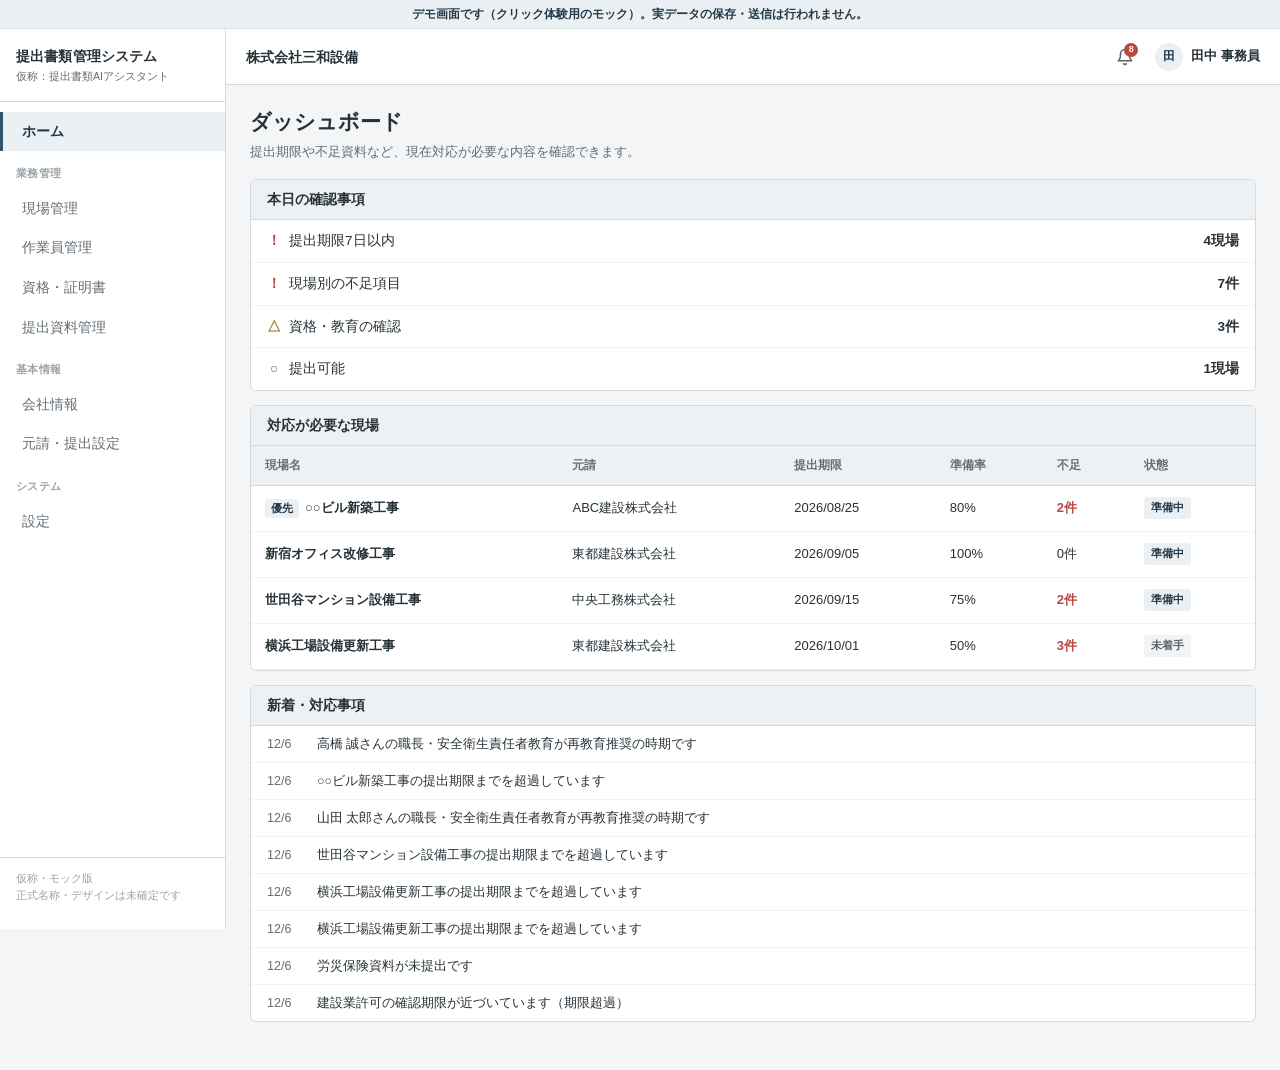
==== commit 3ce35148: "style: reduce SaaS visual patterns Rewrite the design tokens toward a more muted, business-system pa" ====
--- a/index.html
+++ b/index.html
@@ -18,10 +18,8 @@
 
   <aside class="sidebar" id="sidebar">
     <div class="sidebar-logo">
-      <div class="logo-mark">提</div>
-      <div>
-        <div class="logo-text">提出書類<br>AIアシスタント</div>
-      </div>
+      <div class="logo-text">提出書類管理システム</div>
+      <div class="logo-sub">仮称：提出書類AIアシスタント</div>
     </div>
     <nav class="sidebar-nav" id="sidebarNav"></nav>
     <div class="sidebar-footer">
--- a/css/style.css
+++ b/css/style.css
@@ -1,58 +1,56 @@
 /* ============================================================
-   提出書類AIアシスタント（モック） - スタイルシート
-   方針：日本の中小・専門工事会社向け業務システムとしての安心感
-        × 現代的なBtoB SaaSの使いやすさ。
-        海外SaaSテンプレート感（濃色サイドバー・強い原色・大角丸・
-        強い影）と、旧来の基幹システム感（無機質・情報過密・小文字）の
-        どちらにも寄せない。
+   提出書類AIアシスタント（モック） - スタイルシート v2
+   方針：日本の業務システム的な情報構造 70% × モダンSaaS的操作性 30%。
+        カードの羅列ではなく表・一覧を優先し、アイコンより文字を主役にする。
+        「おしゃれなSaaS」ではなく「ちゃんとした業務システム」を目指す。
    ============================================================ */
 
 :root {
-  --color-primary: #28658c;
-  --color-primary-dark: #1f4f6f;
-  --color-primary-light: #eef5f8;
-  --color-primary-lighter: #dceaf0;
-  --color-accent: #2f7d73;
-
-  --color-success: #2f7d57;
-  --color-success-light: #eaf5ee;
-  --color-success-border: #c9e4d2;
-
-  --color-warning: #b7791f;
-  --color-warning-light: #fbf3e6;
-  --color-warning-border: #f0dcb8;
-
-  --color-danger: #c2413b;
-  --color-danger-light: #fbeae9;
-  --color-danger-border: #f0c6c3;
-
-  --color-neutral-50: #f7f8fa;
-  --color-neutral-100: #f1f3f5;
-  --color-neutral-200: #e3e7ea;
-  --color-neutral-300: #c7ced4;
-  --color-neutral-400: #9aa5ad;
-  --color-neutral-500: #76828c;
-  --color-neutral-600: #566270;
-  --color-neutral-700: #3e4750;
-  --color-neutral-800: #2c333a;
-  --color-neutral-900: #1b2126;
-
-  --color-bg: #f6f7f9;
+  --color-primary: #31546b;
+  --color-primary-dark: #243746;
+  --color-primary-light: #eaf0f3;
+  --color-primary-lighter: #d9e4e9;
+
+  --color-success: #397157;
+  --color-success-light: #eaf3ee;
+  --color-success-border: #c7e0d1;
+
+  --color-warning: #a66f20;
+  --color-warning-light: #f8f1e5;
+  --color-warning-border: #ecdcb9;
+
+  --color-danger: #b8473e;
+  --color-danger-light: #f9ebea;
+  --color-danger-border: #eec9c5;
+
+  --color-neutral-50: #f8f9fa;
+  --color-neutral-100: #f1f3f4;
+  --color-neutral-200: #e3e7e9;
+  --color-neutral-300: #c8ced2;
+  --color-neutral-400: #9aa3a9;
+  --color-neutral-500: #778086;
+  --color-neutral-600: #58636a;
+  --color-neutral-700: #414a50;
+  --color-neutral-800: #2c3338;
+  --color-neutral-900: #1c2124;
+
+  --color-bg: #f4f5f6;
   --color-surface: #ffffff;
-  --color-border: #dce1e7;
+  --color-section-bg: #eef1f3;
+  --color-border: #d5dade;
   --color-text: #263238;
-  --color-text-sub: #66727d;
+  --color-text-sub: #626d75;
 
   --radius-sm: 4px;
-  --radius-md: 6px;
-  --radius-lg: 8px;
+  --radius-md: 5px;
+  --radius-lg: 6px;
 
   --shadow-sm: none;
-  --shadow-md: 0 2px 10px rgba(27, 33, 38, 0.08);
-  --shadow-lg: 0 10px 28px rgba(27, 33, 38, 0.16);
-
-  --sidebar-width: 224px;
-  --topbar-height: 60px;
+  --shadow-md: 0 2px 8px rgba(28, 33, 36, 0.1);
+  --shadow-lg: 0 10px 24px rgba(28, 33, 36, 0.18);
+
+  --sidebar-width: 226px;
+  --topbar-height: 56px;
 
   font-size: 16px;
 }
@@ -72,7 +70,7 @@
   background: var(--color-bg);
   color: var(--color-text);
   -webkit-font-smoothing: antialiased;
-  line-height: 1.65;
+  line-height: 1.6;
 }
 
 a {
@@ -111,7 +109,7 @@
   min-height: 100vh;
 }
 
-/* ---- Sidebar ---- */
+/* ---- Sidebar：業務メニュー化。アイコンは使わず文字とグルーピングで示す ---- */
 .sidebar {
   grid-area: sidebar;
   background: var(--color-surface);
@@ -119,37 +117,22 @@
   border-right: 1px solid var(--color-border);
   display: flex;
   flex-direction: column;
-  padding: 16px 10px;
+  padding: 14px 0;
   position: sticky;
   top: 0;
   height: 100vh;
+  overflow-y: auto;
 }
 
 .sidebar-logo {
-  display: flex;
-  align-items: center;
-  gap: 10px;
-  padding: 6px 10px 20px;
-  color: var(--color-text);
-}
-
-.sidebar-logo .logo-mark {
-  width: 32px;
-  height: 32px;
-  border-radius: var(--radius-sm);
-  background: var(--color-primary-light);
-  border: 1px solid var(--color-primary-lighter);
-  color: var(--color-primary-dark);
-  display: flex;
-  align-items: center;
-  justify-content: center;
-  font-weight: 700;
+  padding: 4px 16px 16px;
+  color: var(--color-text);
+  border-bottom: 1px solid var(--color-border);
+  margin-bottom: 10px;
+}
+
+.sidebar-logo .logo-text {
   font-size: 14px;
-  flex-shrink: 0;
-}
-
-.sidebar-logo .logo-text {
-  font-size: 13.5px;
   font-weight: 700;
   line-height: 1.35;
   letter-spacing: 0.01em;
@@ -160,34 +143,36 @@
   font-size: 10.5px;
   color: var(--color-text-sub);
   font-weight: 500;
+  margin-top: 2px;
 }
 
 .sidebar-nav {
   display: flex;
   flex-direction: column;
-  gap: 1px;
   flex: 1;
 }
 
+.nav-group-label {
+  font-size: 11px;
+  font-weight: 700;
+  color: var(--color-neutral-400);
+  letter-spacing: 0.04em;
+  padding: 14px 16px 6px;
+}
+
+.nav-group-label:first-child {
+  padding-top: 2px;
+}
+
 .nav-item {
-  display: flex;
-  align-items: center;
-  gap: 11px;
-  padding: 10px 12px 10px 11px;
+  display: block;
+  padding: 9px 16px 9px 19px;
   border-left: 3px solid transparent;
-  border-radius: 0 var(--radius-sm) var(--radius-sm) 0;
-  color: var(--color-text-sub);
-  font-size: 14px;
+  color: var(--color-text-sub);
+  font-size: 13.5px;
   font-weight: 500;
   cursor: pointer;
   transition: background 0.12s ease, color 0.12s ease, border-color 0.12s ease;
-}
-
-.nav-item svg {
-  width: 18px;
-  height: 18px;
-  flex-shrink: 0;
-  opacity: 0.8;
 }
 
 .nav-item:hover {
@@ -202,13 +187,9 @@
   font-weight: 700;
 }
 
-.nav-item.active svg {
-  opacity: 1;
-}
-
 .sidebar-footer {
-  padding: 10px;
-  font-size: 11px;
+  padding: 12px 16px;
+  font-size: 10.5px;
   color: var(--color-neutral-400);
   border-top: 1px solid var(--color-border);
   margin-top: 8px;
@@ -224,14 +205,14 @@
   display: flex;
   align-items: center;
   justify-content: space-between;
-  padding: 0 24px;
+  padding: 0 20px;
   position: sticky;
   top: 0;
   z-index: 20;
 }
 
 .topbar-company {
-  font-size: 14.5px;
+  font-size: 14px;
   font-weight: 700;
   color: var(--color-text);
 }
@@ -239,13 +220,13 @@
 .topbar-right {
   display: flex;
   align-items: center;
-  gap: 16px;
+  gap: 14px;
 }
 
 .topbar-bell {
   position: relative;
-  width: 36px;
-  height: 36px;
+  width: 32px;
+  height: 32px;
   border-radius: 50%;
   display: flex;
   align-items: center;
@@ -261,21 +242,21 @@
 }
 
 .topbar-bell svg {
-  width: 19px;
-  height: 19px;
+  width: 18px;
+  height: 18px;
 }
 
 .bell-badge {
   position: absolute;
-  top: 3px;
-  right: 4px;
-  min-width: 15px;
-  height: 15px;
+  top: 2px;
+  right: 3px;
+  min-width: 14px;
+  height: 14px;
   padding: 0 3px;
   border-radius: 8px;
   background: var(--color-danger);
   color: #fff;
-  font-size: 9.5px;
+  font-size: 9px;
   font-weight: 700;
   display: flex;
   align-items: center;
@@ -286,15 +267,15 @@
 .topbar-user {
   display: flex;
   align-items: center;
-  gap: 9px;
-  font-size: 13.5px;
+  gap: 8px;
+  font-size: 13px;
   font-weight: 600;
   color: var(--color-text);
 }
 
 .user-avatar {
-  width: 30px;
-  height: 30px;
+  width: 28px;
+  height: 28px;
   border-radius: 50%;
   background: var(--color-primary-light);
   color: var(--color-primary-dark);
@@ -302,13 +283,13 @@
   align-items: center;
   justify-content: center;
   font-weight: 700;
-  font-size: 12.5px;
+  font-size: 12px;
 }
 
 .notif-dropdown {
   position: absolute;
-  top: 52px;
-  right: 24px;
+  top: 48px;
+  right: 20px;
   width: 380px;
   max-height: 420px;
   overflow-y: auto;
@@ -325,14 +306,15 @@
 }
 
 .notif-dropdown-header {
-  padding: 13px 16px;
-  font-weight: 700;
-  font-size: 13.5px;
+  padding: 12px 15px;
+  font-weight: 700;
+  font-size: 13px;
+  background: var(--color-section-bg);
   border-bottom: 1px solid var(--color-border);
 }
 
 .notif-item {
-  padding: 11px 16px;
+  padding: 10px 15px;
   border-bottom: 1px solid var(--color-neutral-100);
   cursor: pointer;
 }
@@ -346,28 +328,28 @@
 }
 
 .notif-item-title {
-  font-size: 13px;
+  font-size: 12.5px;
   font-weight: 600;
 }
 
 .notif-item-sub {
-  font-size: 12px;
+  font-size: 11.5px;
   color: var(--color-text-sub);
   margin-top: 2px;
 }
 
 .notif-empty {
-  padding: 22px 16px;
+  padding: 20px 15px;
   text-align: center;
   color: var(--color-text-sub);
-  font-size: 13px;
+  font-size: 12.5px;
 }
 
 /* ---- Main ---- */
 .main-content {
   grid-area: main;
-  padding: 24px 28px 56px;
-  max-width: 1280px;
+  padding: 20px 24px 48px;
+  max-width: 1320px;
   width: 100%;
 }
 
@@ -375,27 +357,27 @@
   display: flex;
   align-items: flex-start;
   justify-content: space-between;
-  margin-bottom: 20px;
+  margin-bottom: 16px;
   gap: 16px;
   flex-wrap: wrap;
 }
 
 .page-title {
-  font-size: 22px;
+  font-size: 21px;
   font-weight: 700;
   color: var(--color-text);
 }
 
 .page-subtitle {
-  font-size: 13.5px;
-  color: var(--color-text-sub);
-  margin-top: 4px;
+  font-size: 13px;
+  color: var(--color-text-sub);
+  margin-top: 3px;
 }
 
 .breadcrumb {
-  font-size: 12.5px;
-  color: var(--color-text-sub);
-  margin-bottom: 10px;
+  font-size: 12px;
+  color: var(--color-text-sub);
+  margin-bottom: 8px;
   display: flex;
   align-items: center;
   gap: 6px;
@@ -412,10 +394,10 @@
   display: inline-flex;
   align-items: center;
   justify-content: center;
-  gap: 7px;
-  padding: 10px 18px;
-  min-height: 40px;
-  font-size: 14px;
+  gap: 6px;
+  padding: 8px 16px;
+  min-height: 36px;
+  font-size: 13.5px;
   font-weight: 600;
   border-radius: var(--radius-sm);
   border: 1px solid transparent;
@@ -425,8 +407,8 @@
 }
 
 .btn svg {
-  width: 16px;
-  height: 16px;
+  width: 15px;
+  height: 15px;
 }
 
 .btn-primary {
@@ -438,9 +420,9 @@
 }
 
 .btn-lg {
-  padding: 12px 22px;
-  min-height: 44px;
-  font-size: 14.5px;
+  padding: 9px 20px;
+  min-height: 40px;
+  font-size: 14px;
 }
 
 .btn-secondary {
@@ -458,7 +440,7 @@
   color: #fff;
 }
 .btn-danger:hover {
-  background: #a4342f;
+  background: #9c3a32;
 }
 
 .btn-danger-outline {
@@ -474,7 +456,7 @@
   background: transparent;
   color: var(--color-primary);
   border-color: transparent;
-  padding: 8px 10px;
+  padding: 6px 8px;
   min-height: auto;
 }
 .btn-ghost:hover {
@@ -482,9 +464,9 @@
 }
 
 .btn-sm {
-  padding: 6px 13px;
-  min-height: 34px;
-  font-size: 12.5px;
+  padding: 5px 11px;
+  min-height: 30px;
+  font-size: 12px;
 }
 
 .btn:disabled {
@@ -496,173 +478,124 @@
   width: 100%;
 }
 
-/* ============ Cards ============ */
+/* ============ Panels（カードは主要画面の一区画としてのみ使用） ============ */
 
 .card {
   background: var(--color-surface);
   border: 1px solid var(--color-border);
   border-radius: var(--radius-lg);
   box-shadow: var(--shadow-sm);
+  overflow: hidden;
 }
 
 .card-pad {
-  padding: 20px;
+  padding: 16px;
 }
 
 .section-title {
-  font-size: 15.5px;
-  font-weight: 700;
-  margin-bottom: 13px;
+  font-size: 14.5px;
+  font-weight: 700;
+  margin-bottom: 10px;
+}
+
+/* 見出し帯：パネル上部に配置し、地の色で区切る（角丸のある浮いたタイトルにしない） */
+.section-band {
+  background: var(--color-section-bg);
+  border-bottom: 1px solid var(--color-border);
+  padding: 9px 16px;
+  font-size: 13.5px;
+  font-weight: 700;
+  color: var(--color-text);
+  display: flex;
+  align-items: center;
+  justify-content: space-between;
+  gap: 10px;
+}
+
+.section-band .section-band-hint {
+  font-size: 11.5px;
+  font-weight: 500;
+  color: var(--color-text-sub);
+}
+
+/* ============ 本日の確認事項（ダッシュボード） ============ */
+
+.today-check {
+  display: flex;
+  flex-direction: column;
+}
+
+.today-check-row {
+  display: flex;
+  align-items: center;
+  justify-content: space-between;
+  padding: 10px 16px;
+  border-bottom: 1px solid var(--color-neutral-100);
+  font-size: 13.5px;
+}
+
+.today-check-row:last-child {
+  border-bottom: none;
+}
+
+.today-check-label {
   display: flex;
   align-items: center;
   gap: 8px;
-}
-
-/* ============ Compact stat strip (dashboard) ============ */
-
-.kpi-grid {
-  display: grid;
-  grid-template-columns: repeat(4, minmax(0, 1fr));
-  gap: 12px;
-  margin-bottom: 20px;
-}
-
-.kpi-card {
-  background: var(--color-surface);
-  border: 1px solid var(--color-border);
-  border-radius: var(--radius-md);
-  padding: 13px 16px;
-  box-shadow: var(--shadow-sm);
-  border-left: 3px solid var(--color-neutral-300);
-  cursor: default;
-}
-
-.kpi-card.kpi-danger { border-left-color: var(--color-danger); }
-.kpi-card.kpi-warning { border-left-color: var(--color-warning); }
-.kpi-card.kpi-info { border-left-color: var(--color-primary); }
-.kpi-card.kpi-neutral { border-left-color: var(--color-neutral-400); }
-
-.kpi-label {
+  color: var(--color-text);
+}
+
+.today-check-mark {
+  font-weight: 800;
+  width: 14px;
+  flex-shrink: 0;
+  text-align: center;
+}
+
+.mark-danger { color: var(--color-danger); }
+.mark-warning { color: var(--color-warning); }
+.mark-success { color: var(--color-success); }
+.mark-neutral { color: var(--color-neutral-400); }
+
+.today-check-value {
+  font-weight: 700;
+  color: var(--color-text);
+  flex-shrink: 0;
+}
+
+/* ============ 新着・対応事項（活動ログ） ============ */
+
+.activity-list {
+  display: flex;
+  flex-direction: column;
+}
+
+.activity-row {
+  display: flex;
+  gap: 10px;
+  padding: 8px 16px;
   font-size: 12.5px;
-  color: var(--color-text-sub);
-  font-weight: 600;
-  margin-bottom: 4px;
-}
-
-.kpi-value {
-  font-size: 24px;
-  font-weight: 700;
-  line-height: 1.15;
-  color: var(--color-text);
-}
-
-.kpi-value.text-danger { color: var(--color-danger); }
-.kpi-value.text-warning { color: var(--color-warning); }
-.kpi-value.text-info { color: var(--color-primary); }
-
-.kpi-unit {
-  font-size: 13px;
-  font-weight: 600;
-  color: var(--color-text-sub);
-  margin-left: 2px;
-}
-
-.kpi-note {
-  font-size: 10.5px;
-  color: var(--color-neutral-400);
-  margin-top: 4px;
-  line-height: 1.4;
-}
-
-/* ============ 優先して対応するもの（ダッシュボードの主役） ============ */
-
-.priority-card {
-  background: var(--color-surface);
-  border: 1px solid var(--color-border);
-  border-left: 3px solid var(--color-primary);
-  border-radius: var(--radius-lg);
-  padding: 20px 22px;
-  margin-bottom: 20px;
-}
-
-.priority-card-label {
-  font-size: 12px;
-  font-weight: 700;
-  color: var(--color-primary-dark);
-  letter-spacing: 0.02em;
-  margin-bottom: 10px;
-}
-
-.priority-card-name {
-  font-size: 18px;
-  font-weight: 700;
-  color: var(--color-text);
-}
-
-.priority-card-meta {
-  font-size: 13px;
-  color: var(--color-text-sub);
-  margin-top: 3px;
-}
-
-.priority-progress-row {
-  display: flex;
-  align-items: center;
-  gap: 16px;
-  margin-top: 16px;
-  flex-wrap: wrap;
-}
-
-.priority-progress-num {
-  font-size: 26px;
-  font-weight: 700;
-  color: var(--color-primary);
+  border-bottom: 1px solid var(--color-neutral-100);
+  align-items: baseline;
+}
+
+.activity-row:last-child {
+  border-bottom: none;
+}
+
+.activity-row .activity-date {
+  color: var(--color-text-sub);
   flex-shrink: 0;
-  min-width: 64px;
-}
-
-.priority-progress-num.complete {
-  color: var(--color-success);
-}
-
-.priority-progress-track {
-  flex: 1;
-  min-width: 200px;
-}
-
-.priority-progress-caption {
-  font-size: 12.5px;
-  color: var(--color-text-sub);
-  margin-top: 6px;
-}
-
-.shortage-list {
-  margin-top: 16px;
-  display: flex;
-  flex-direction: column;
-  gap: 6px;
-}
-
-.attention-row {
-  display: flex;
-  align-items: center;
-  gap: 8px;
-  font-size: 13.5px;
-  color: var(--color-text);
-  padding: 7px 10px;
-  background: var(--color-danger-light);
-  border-radius: var(--radius-sm);
-}
-
-.attention-row .attn-mark {
-  color: var(--color-danger);
-  font-weight: 800;
-  font-size: 13px;
-  flex-shrink: 0;
-}
-
-.priority-card-footer {
-  margin-top: 16px;
+  font-variant-numeric: tabular-nums;
+  min-width: 40px;
+}
+
+.activity-row .activity-text {
+  color: var(--color-text);
+}
+
+.activity-row a.activity-text:hover {
+  text-decoration: underline;
 }
 
 /* ============ Badges / Pills ============ */
@@ -670,10 +603,10 @@
 .badge {
   display: inline-flex;
   align-items: center;
-  gap: 5px;
-  padding: 3px 9px;
-  border-radius: 999px;
-  font-size: 11.5px;
+  gap: 4px;
+  padding: 2px 7px;
+  border-radius: 3px;
+  font-size: 11px;
   font-weight: 700;
   white-space: nowrap;
 }
@@ -688,38 +621,24 @@
   font-weight: 600;
 }
 
-.status-dot {
-  width: 8px;
-  height: 8px;
-  border-radius: 50%;
-  display: inline-block;
-  flex-shrink: 0;
-}
-.status-dot.dot-danger { background: var(--color-danger); }
-.status-dot.dot-warning { background: var(--color-warning); }
-.status-dot.dot-success { background: var(--color-success); }
-.status-dot.dot-neutral { background: var(--color-neutral-400); }
-
 .check-icon, .cross-icon, .warn-icon {
   display: inline-flex;
   align-items: center;
   justify-content: center;
-  width: 20px;
-  height: 20px;
-  border-radius: 50%;
+  width: 16px;
   flex-shrink: 0;
-  font-size: 12.5px;
+  font-size: 13px;
   font-weight: 800;
 }
-.check-icon { background: var(--color-success-light); color: var(--color-success); }
-.cross-icon { background: var(--color-danger-light); color: var(--color-danger); }
-.warn-icon { background: var(--color-warning-light); color: var(--color-warning); }
+.check-icon { color: var(--color-success); }
+.cross-icon { color: var(--color-danger); }
+.warn-icon { color: var(--color-warning); }
 
 /* ============ Progress bar ============ */
 
 .progress-track {
   width: 100%;
-  height: 8px;
+  height: 7px;
   border-radius: 999px;
   background: var(--color-neutral-200);
   overflow: hidden;
@@ -736,58 +655,48 @@
   background: var(--color-success);
 }
 
-/* ============ Action item rows (dashboard) ============ */
+/* ============ Action item rows（通知の一覧などで使用） ============ */
 
 .action-list {
   display: flex;
   flex-direction: column;
-  gap: 8px;
 }
 
 .action-row {
   display: flex;
   align-items: center;
   justify-content: space-between;
-  gap: 14px;
-  padding: 12px 14px;
-  border: 1px solid var(--color-border);
-  border-radius: var(--radius-md);
+  gap: 12px;
+  padding: 10px 16px;
+  border-bottom: 1px solid var(--color-neutral-100);
   background: var(--color-surface);
 }
 
+.action-row:last-child {
+  border-bottom: none;
+}
+
 .action-row-left {
   display: flex;
   align-items: center;
-  gap: 12px;
+  gap: 10px;
   min-width: 0;
 }
 
-.action-icon {
-  width: 34px;
-  height: 34px;
-  border-radius: 50%;
-  display: flex;
-  align-items: center;
-  justify-content: center;
-  flex-shrink: 0;
-  font-weight: 700;
+.action-text-title {
   font-size: 13px;
-}
-
-.action-text-title {
-  font-size: 13.5px;
   font-weight: 700;
   color: var(--color-text);
 }
 
 .action-text-sub {
-  font-size: 12.5px;
+  font-size: 12px;
   color: var(--color-text-sub);
   margin-top: 1px;
 }
 
 .action-text-detail {
-  font-size: 11.5px;
+  font-size: 11px;
   color: var(--color-neutral-500);
   margin-top: 2px;
 }
@@ -795,22 +704,18 @@
 .action-row-right {
   display: flex;
   align-items: center;
-  gap: 10px;
+  gap: 8px;
   flex-shrink: 0;
 }
 
 .empty-state {
   text-align: center;
-  padding: 36px 20px;
-  color: var(--color-text-sub);
-}
-
-.empty-state-icon {
-  font-size: 30px;
-  margin-bottom: 8px;
-}
-
-/* ============ Tables ============ */
+  padding: 30px 20px;
+  color: var(--color-text-sub);
+  font-size: 13px;
+}
+
+/* ============ Tables（一覧性を担う中心コンポーネント） ============ */
 
 .table-wrap {
   overflow-x: auto;
@@ -819,24 +724,25 @@
 table.data-table {
   width: 100%;
   border-collapse: collapse;
-  font-size: 13.5px;
+  font-size: 13px;
 }
 
 .data-table th {
   text-align: left;
-  padding: 11px 14px;
-  font-size: 12px;
-  font-weight: 700;
-  color: var(--color-text-sub);
-  background: #f7f8fa;
+  padding: 10px 14px;
+  font-size: 11.5px;
+  font-weight: 700;
+  color: var(--color-text-sub);
+  background: var(--color-section-bg);
   border-bottom: 1px solid var(--color-border);
   white-space: nowrap;
 }
 
 .data-table td {
-  padding: 13px 14px;
+  padding: 11px 14px;
   border-bottom: 1px solid var(--color-neutral-100);
   vertical-align: middle;
+  height: 46px;
 }
 
 .data-table tbody tr {
@@ -857,24 +763,43 @@
 }
 
 .cell-sub {
-  font-size: 12px;
-  color: var(--color-text-sub);
+  font-size: 11.5px;
+  color: var(--color-text-sub);
+}
+
+.priority-tag {
+  display: inline-block;
+  font-size: 10.5px;
+  font-weight: 700;
+  color: var(--color-primary-dark);
+  background: var(--color-primary-light);
+  border-radius: 3px;
+  padding: 1px 6px;
+  margin-right: 6px;
 }
 
 /* ============ Filters ============ */
 
 .filter-bar {
   display: flex;
-  gap: 10px;
-  margin-bottom: 16px;
+  gap: 8px;
+  margin-bottom: 12px;
   flex-wrap: wrap;
   align-items: center;
+  justify-content: space-between;
+}
+
+.filter-bar-left {
+  display: flex;
+  gap: 8px;
+  flex-wrap: wrap;
+  align-items: center;
 }
 
 .input, .select {
-  padding: 9px 12px;
-  min-height: 38px;
-  font-size: 13.5px;
+  padding: 7px 10px;
+  min-height: 34px;
+  font-size: 13px;
   border: 1px solid var(--color-neutral-300);
   border-radius: var(--radius-sm);
   background: #fff;
@@ -889,19 +814,19 @@
 }
 
 .input-search {
-  min-width: 230px;
+  min-width: 220px;
 }
 
 .form-group {
-  margin-bottom: 15px;
+  margin-bottom: 14px;
 }
 
 .form-label {
   display: block;
-  font-size: 13px;
-  font-weight: 700;
-  color: var(--color-text);
-  margin-bottom: 6px;
+  font-size: 12.5px;
+  font-weight: 700;
+  color: var(--color-text);
+  margin-bottom: 5px;
 }
 
 .form-label .required {
@@ -912,14 +837,14 @@
 .form-row {
   display: grid;
   grid-template-columns: minmax(0, 1fr) minmax(0, 1fr);
-  gap: 14px;
+  gap: 12px;
 }
 
 textarea, .form-group input[type=text], .form-group input[type=date], .form-group input[type=tel], .form-group input[type=email] {
   width: 100%;
-  padding: 9px 12px;
-  min-height: 38px;
-  font-size: 13.5px;
+  padding: 8px 10px;
+  min-height: 36px;
+  font-size: 13px;
   border: 1px solid var(--color-neutral-300);
   border-radius: var(--radius-sm);
   font-family: inherit;
@@ -929,42 +854,90 @@
 
 textarea {
   resize: vertical;
-  min-height: 88px;
+  min-height: 80px;
 }
 
 .form-hint {
+  font-size: 11.5px;
+  color: var(--color-text-sub);
+  margin-top: 5px;
+}
+
+/* ============ 情報表（ラベル：値） ============ */
+
+.info-table {
+  width: 100%;
+  border-collapse: collapse;
+  font-size: 13px;
+}
+
+.info-table tr {
+  border-bottom: 1px solid var(--color-neutral-100);
+}
+
+.info-table tr:last-child {
+  border-bottom: none;
+}
+
+.info-table th {
+  text-align: left;
+  padding: 9px 16px;
+  width: 150px;
   font-size: 12px;
-  color: var(--color-text-sub);
-  margin-top: 5px;
-}
-
-/* ============ Grid list (workers cards on some views) ============ */
+  font-weight: 600;
+  color: var(--color-text-sub);
+  white-space: nowrap;
+  vertical-align: top;
+}
+
+.info-table td {
+  padding: 9px 16px 9px 0;
+  font-weight: 600;
+  color: var(--color-text);
+  vertical-align: top;
+}
+
+@media (max-width: 700px) {
+  .info-table, .info-table tbody, .info-table tr, .info-table th, .info-table td {
+    display: block;
+    width: auto;
+  }
+  .info-table th {
+    padding-bottom: 2px;
+  }
+  .info-table td {
+    padding-top: 0;
+    padding-bottom: 10px;
+  }
+}
+
+/* ============ Avatar ============ */
 
 .avatar-circle {
-  width: 40px;
-  height: 40px;
+  width: 32px;
+  height: 32px;
   border-radius: 50%;
   display: flex;
   align-items: center;
   justify-content: center;
   color: #fff;
   font-weight: 700;
-  font-size: 13px;
+  font-size: 12px;
   flex-shrink: 0;
   /* 個別に設定された強い原色を落ち着いた色味に補正する（データ側の色は変更しない） */
   filter: saturate(0.4) brightness(1.25);
 }
 
 .avatar-circle.sm {
-  width: 30px;
-  height: 30px;
-  font-size: 11.5px;
+  width: 26px;
+  height: 26px;
+  font-size: 11px;
 }
 
 .avatar-circle.lg {
-  width: 60px;
-  height: 60px;
-  font-size: 19px;
+  width: 48px;
+  height: 48px;
+  font-size: 16px;
 }
 
 /* ============ Tabs ============ */
@@ -973,12 +946,12 @@
   display: flex;
   gap: 4px;
   border-bottom: 1px solid var(--color-border);
-  margin-bottom: 18px;
+  margin-bottom: 16px;
 }
 
 .tab-btn {
-  padding: 10px 16px;
-  font-size: 13.5px;
+  padding: 9px 14px;
+  font-size: 13px;
   font-weight: 600;
   color: var(--color-text-sub);
   border: none;
@@ -993,98 +966,12 @@
   border-bottom-color: var(--color-primary);
 }
 
-/* ============ Site detail: checklist ============ */
-
-.check-section {
-  margin-bottom: 20px;
-}
-
-.check-group-title {
-  font-size: 12.5px;
-  font-weight: 700;
-  color: var(--color-neutral-600);
-  margin-bottom: 9px;
-  letter-spacing: 0.02em;
-}
-
-.check-row {
-  display: flex;
-  align-items: center;
-  justify-content: space-between;
-  gap: 12px;
-  padding: 11px 13px;
-  border: 1px solid var(--color-border);
-  border-radius: var(--radius-md);
-  margin-bottom: 7px;
-  background: #fff;
-}
-
-.check-row.fulfilled {
-  background: var(--color-success-light);
-  border-color: var(--color-success-border);
-}
-
-.check-row.missing {
-  background: var(--color-danger-light);
-  border-color: var(--color-danger-border);
-}
-
-.check-row.expiring-row {
-  background: var(--color-warning-light);
-  border-color: var(--color-warning-border);
-}
-
-.check-row-left {
-  display: flex;
-  align-items: center;
-  gap: 11px;
-  min-width: 0;
-}
-
-.check-row-text {
-  min-width: 0;
-}
-
-.check-row-name {
-  font-size: 13.5px;
-  font-weight: 700;
-  color: var(--color-text);
-}
-
-.check-row-sub {
-  font-size: 12px;
-  color: var(--color-text-sub);
-  margin-top: 1px;
-}
-
-.check-row-right {
-  display: flex;
-  align-items: center;
-  gap: 10px;
-  flex-shrink: 0;
-}
-
-.worker-block {
-  border: 1px solid var(--color-border);
-  border-radius: var(--radius-md);
-  padding: 13px 15px;
-  margin-bottom: 11px;
-  background: #fff;
-}
-
-.worker-block-header {
-  display: flex;
-  align-items: center;
-  gap: 11px;
-  margin-bottom: 10px;
-}
-
-/* ============ Modal ============ */
+/* ============ Modal（カード的な浮遊表現はモーダルにのみ許容） ============ */
 
 .modal-overlay {
   position: fixed;
   inset: 0;
-  background: rgba(27, 33, 38, 0.5);
+  background: rgba(28, 33, 36, 0.5);
   display: none;
   align-items: center;
   justify-content: center;
@@ -1101,14 +988,14 @@
   border-radius: var(--radius-lg);
   box-shadow: var(--shadow-lg);
   width: 100%;
-  max-width: 560px;
+  max-width: 540px;
   max-height: 90vh;
   overflow-y: auto;
   animation: modal-in 0.16s ease;
 }
 
 .modal-box.modal-wide {
-  max-width: 680px;
+  max-width: 660px;
 }
 
 @keyframes modal-in {
@@ -1120,7 +1007,7 @@
   display: flex;
   align-items: center;
   justify-content: space-between;
-  padding: 16px 20px;
+  padding: 14px 18px;
   border-bottom: 1px solid var(--color-border);
   position: sticky;
   top: 0;
@@ -1129,19 +1016,19 @@
 }
 
 .modal-title {
-  font-size: 16px;
+  font-size: 15px;
   font-weight: 700;
 }
 
 .modal-close {
-  width: 30px;
-  height: 30px;
+  width: 28px;
+  height: 28px;
   border-radius: 50%;
   border: none;
   background: transparent;
   cursor: pointer;
   color: var(--color-neutral-500);
-  font-size: 17px;
+  font-size: 16px;
   display: flex;
   align-items: center;
   justify-content: center;
@@ -1152,26 +1039,26 @@
 }
 
 .modal-body {
-  padding: 20px;
+  padding: 18px;
 }
 
 .modal-footer {
-  padding: 14px 20px;
+  padding: 12px 18px;
   border-top: 1px solid var(--color-border);
   display: flex;
   justify-content: flex-end;
-  gap: 10px;
+  gap: 8px;
   position: sticky;
   bottom: 0;
   background: #fff;
 }
 
-/* ============ AI OCR flow ============ */
+/* ============ 資格証登録フロー（画像アップロード・読み取り） ============ */
 
 .upload-drop {
   border: 1px dashed var(--color-neutral-300);
   border-radius: var(--radius-md);
-  padding: 26px 20px;
+  padding: 22px 18px;
   text-align: center;
   background: var(--color-neutral-50);
   cursor: pointer;
@@ -1184,20 +1071,20 @@
 }
 
 .upload-drop svg {
-  width: 30px;
-  height: 30px;
+  width: 26px;
+  height: 26px;
   color: var(--color-neutral-400);
-  margin-bottom: 8px;
+  margin-bottom: 6px;
 }
 
 .upload-drop-text {
-  font-size: 13.5px;
+  font-size: 13px;
   font-weight: 600;
   color: var(--color-text);
 }
 
 .upload-drop-hint {
-  font-size: 12px;
+  font-size: 11.5px;
   color: var(--color-text-sub);
   margin-top: 4px;
 }
@@ -1205,16 +1092,16 @@
 .upload-preview {
   display: flex;
   align-items: center;
-  gap: 14px;
-  padding: 13px;
+  gap: 12px;
+  padding: 11px;
   border: 1px solid var(--color-border);
   border-radius: var(--radius-md);
   background: var(--color-neutral-50);
 }
 
 .upload-preview-thumb {
-  width: 56px;
-  height: 56px;
+  width: 50px;
+  height: 50px;
   border-radius: var(--radius-sm);
   background: var(--color-neutral-200);
   display: flex;
@@ -1235,13 +1122,13 @@
   flex-direction: column;
   align-items: center;
   justify-content: center;
-  padding: 40px 20px;
-  gap: 14px;
+  padding: 36px 20px;
+  gap: 12px;
 }
 
 .ai-spinner {
-  width: 38px;
-  height: 38px;
+  width: 34px;
+  height: 34px;
   border-radius: 50%;
   border: 3px solid var(--color-primary-lighter);
   border-top-color: var(--color-primary);
@@ -1253,32 +1140,32 @@
 }
 
 .ai-loading-text {
-  font-size: 14px;
+  font-size: 13.5px;
   font-weight: 600;
   color: var(--color-text);
 }
 
 .ai-loading-sub {
-  font-size: 12px;
+  font-size: 11.5px;
   color: var(--color-text-sub);
 }
 
 .ai-notice {
   display: flex;
-  gap: 9px;
-  padding: 11px 13px;
+  gap: 8px;
+  padding: 10px 12px;
   background: var(--color-warning-light);
   border: 1px solid var(--color-warning-border);
   border-radius: var(--radius-sm);
-  font-size: 12.5px;
-  color: #7a5715;
-  margin-bottom: 16px;
+  font-size: 12px;
+  color: #6b4c15;
+  margin-bottom: 14px;
   align-items: flex-start;
 }
 
 .ai-notice svg {
-  width: 17px;
-  height: 17px;
+  width: 16px;
+  height: 16px;
   flex-shrink: 0;
   margin-top: 1px;
 }
@@ -1286,45 +1173,45 @@
 .ai-extract-badge {
   display: inline-flex;
   align-items: center;
-  gap: 6px;
-  font-size: 11.5px;
+  gap: 5px;
+  font-size: 11px;
   font-weight: 700;
   color: var(--color-primary-dark);
   background: var(--color-primary-light);
-  padding: 4px 10px;
-  border-radius: 999px;
-  margin-bottom: 13px;
+  padding: 3px 9px;
+  border-radius: 3px;
+  margin-bottom: 12px;
 }
 
 /* ============ Toast ============ */
 
 .toast-wrap {
   position: fixed;
-  bottom: 24px;
-  right: 24px;
+  bottom: 22px;
+  right: 22px;
   z-index: 200;
   display: flex;
   flex-direction: column;
-  gap: 10px;
+  gap: 8px;
 }
 
 .toast {
   display: flex;
   align-items: center;
-  gap: 10px;
+  gap: 9px;
   background: var(--color-neutral-900);
   color: #fff;
-  padding: 13px 16px;
+  padding: 12px 15px;
   border-radius: var(--radius-md);
   box-shadow: var(--shadow-lg);
-  font-size: 13.5px;
+  font-size: 13px;
   font-weight: 600;
-  min-width: 250px;
+  min-width: 240px;
   animation: toast-in 0.2s ease;
 }
 
 .toast.toast-success {
-  background: #245c40;
+  background: #2a5a41;
 }
 
 @keyframes toast-in {
@@ -1336,50 +1223,50 @@
 
 .success-panel {
   text-align: center;
-  padding: 44px 20px;
+  padding: 38px 20px;
 }
 
 .success-icon-circle {
-  width: 64px;
-  height: 64px;
+  width: 56px;
+  height: 56px;
   border-radius: 50%;
   background: var(--color-success-light);
   color: var(--color-success);
   display: flex;
   align-items: center;
   justify-content: center;
-  margin: 0 auto 16px;
-  font-size: 30px;
+  margin: 0 auto 14px;
+  font-size: 26px;
 }
 
 .success-title {
-  font-size: 18px;
-  font-weight: 700;
-  margin-bottom: 8px;
+  font-size: 17px;
+  font-weight: 700;
+  margin-bottom: 7px;
 }
 
 .success-sub {
-  font-size: 13.5px;
-  color: var(--color-text-sub);
-  margin-bottom: 22px;
+  font-size: 13px;
+  color: var(--color-text-sub);
+  margin-bottom: 20px;
 }
 
 .file-list {
   text-align: left;
   max-width: 400px;
-  margin: 0 auto 22px;
+  margin: 0 auto 20px;
   background: var(--color-neutral-50);
   border: 1px solid var(--color-border);
   border-radius: var(--radius-md);
-  padding: 13px 15px;
+  padding: 12px 14px;
 }
 
 .file-list-item {
   display: flex;
   align-items: center;
-  gap: 10px;
+  gap: 9px;
   padding: 6px 0;
-  font-size: 13px;
+  font-size: 12.5px;
   color: var(--color-text);
   border-bottom: 1px solid var(--color-neutral-100);
 }
@@ -1389,52 +1276,49 @@
 }
 
 .file-list-item svg {
-  width: 15px;
-  height: 15px;
+  width: 14px;
+  height: 14px;
   color: var(--color-neutral-400);
   flex-shrink: 0;
 }
 
-/* ============ Two column layout ============ */
+/* ============ Layout helpers ============ */
 
 .two-col {
   display: grid;
-  grid-template-columns: minmax(0, 1.4fr) minmax(0, 1fr);
-  gap: 18px;
+  grid-template-columns: minmax(0, 1.3fr) minmax(0, 1fr);
+  gap: 16px;
   align-items: start;
 }
 
 .stack {
   display: flex;
   flex-direction: column;
-  gap: 18px;
+  gap: 16px;
 }
 
 .info-grid {
   display: grid;
   grid-template-columns: minmax(0, 1fr) minmax(0, 1fr);
-  gap: 13px 22px;
+  gap: 12px 20px;
 }
 
 .info-item-label {
-  font-size: 12px;
+  font-size: 11.5px;
   color: var(--color-text-sub);
   font-weight: 600;
   margin-bottom: 3px;
 }
 
 .info-item-value {
-  font-size: 14px;
+  font-size: 13.5px;
   color: var(--color-text);
   font-weight: 600;
 }
 
-/* ============ Responsive (PC first, but avoid egregious breakage) ============ */
+/* ============ Responsive ============ */
 
 @media (max-width: 1080px) {
-  .kpi-grid {
-    grid-template-columns: repeat(2, minmax(0, 1fr));
-  }
   .two-col {
     grid-template-columns: minmax(0, 1fr);
   }
@@ -1453,9 +1337,9 @@
   }
   .sidebar {
     position: fixed;
-    left: -248px;
+    left: -250px;
     top: 0;
-    width: 224px;
+    width: 226px;
     z-index: 60;
     transition: left 0.2s ease;
     box-shadow: var(--shadow-lg);
@@ -1467,7 +1351,7 @@
     display: none;
     position: fixed;
     inset: 0;
-    background: rgba(27, 33, 38, 0.4);
+    background: rgba(28, 33, 36, 0.4);
     z-index: 55;
   }
   .sidebar-backdrop.open {
@@ -1477,7 +1361,7 @@
     display: flex !important;
   }
   .main-content {
-    padding: 18px 16px 44px;
+    padding: 16px 14px 40px;
   }
   .form-row {
     grid-template-columns: 1fr;
@@ -1489,8 +1373,8 @@
 
 .menu-toggle {
   display: none;
-  width: 36px;
-  height: 36px;
+  width: 34px;
+  height: 34px;
   border-radius: var(--radius-sm);
   border: 1px solid var(--color-neutral-300);
   background: #fff;
@@ -1501,8 +1385,8 @@
 }
 
 .menu-toggle svg {
-  width: 19px;
-  height: 19px;
+  width: 18px;
+  height: 18px;
 }
 
 .topbar-left {
@@ -1534,23 +1418,23 @@
 .mobile-header {
   background: var(--color-primary);
   color: #fff;
-  padding: 18px 20px 20px;
+  padding: 16px 18px 18px;
 }
 
 .mobile-header-company {
-  font-size: 12.5px;
+  font-size: 12px;
   color: rgba(255, 255, 255, 0.75);
   font-weight: 600;
   margin-bottom: 4px;
 }
 
 .mobile-header-title {
-  font-size: 17px;
+  font-size: 16px;
   font-weight: 700;
 }
 
 .mobile-body {
-  padding: 20px 20px 36px;
+  padding: 18px 18px 32px;
   flex: 1;
 }
 
@@ -1558,15 +1442,15 @@
   background: var(--color-neutral-50);
   border: 1px solid var(--color-border);
   border-radius: var(--radius-md);
-  padding: 15px 16px;
-  margin-bottom: 18px;
+  padding: 14px 15px;
+  margin-bottom: 16px;
 }
 
 .mobile-card-row {
   display: flex;
   justify-content: space-between;
-  padding: 7px 0;
-  font-size: 13px;
+  padding: 6px 0;
+  font-size: 12.5px;
   border-bottom: 1px solid var(--color-neutral-200);
 }
 .mobile-card-row:last-child { border-bottom: none; }
@@ -1578,7 +1462,7 @@
   display: flex;
   flex-direction: column;
   gap: 10px;
-  margin-bottom: 18px;
+  margin-bottom: 16px;
 }
 
 .mobile-photo-preview {
@@ -1592,7 +1476,7 @@
   justify-content: center;
   overflow: hidden;
   color: var(--color-neutral-400);
-  font-size: 13px;
+  font-size: 12.5px;
 }
 
 .mobile-photo-preview img {
@@ -1629,7 +1513,7 @@
 .divider {
   height: 1px;
   background: var(--color-border);
-  margin: 16px 0;
+  margin: 14px 0;
 }
 
 .link-btn {
@@ -1637,7 +1521,7 @@
   border: none;
   color: var(--color-primary);
   font-weight: 600;
-  font-size: 13px;
+  font-size: 12.5px;
   cursor: pointer;
   padding: 0;
 }
@@ -1649,8 +1533,8 @@
   background: var(--color-primary-light);
   color: var(--color-primary-dark);
   text-align: center;
-  font-size: 12px;
-  padding: 6px 12px;
+  font-size: 11.5px;
+  padding: 5px 12px;
   font-weight: 600;
   border-bottom: 1px solid var(--color-primary-lighter);
 }
@@ -1659,42 +1543,16 @@
   font-weight: 700;
 }
 
-.plan-card {
-  background: linear-gradient(135deg, #23566f, #1b2126);
-  color: #fff;
+.plan-box {
+  border: 1px solid var(--color-border);
   border-radius: var(--radius-lg);
-  padding: 22px 24px;
-}
-
-.plan-card .plan-name {
-  font-size: 12.5px;
-  font-weight: 700;
-  color: #bcd6e2;
-  margin-bottom: 6px;
-}
-
-.plan-card .plan-price {
-  font-size: 27px;
-  font-weight: 700;
-}
-
-.plan-card .plan-price span {
-  font-size: 13px;
-  font-weight: 600;
-  color: #c7ced4;
-}
-
-.plan-card .plan-desc {
-  font-size: 12.5px;
-  color: #c7ced4;
-  margin-top: 10px;
-  line-height: 1.75;
+  overflow: hidden;
 }
 
 .toggle-switch {
   position: relative;
-  width: 40px;
-  height: 22px;
+  width: 38px;
+  height: 21px;
   border-radius: 999px;
   background: var(--color-neutral-300);
   cursor: pointer;
@@ -1712,8 +1570,8 @@
   position: absolute;
   top: 3px;
   left: 3px;
-  width: 16px;
-  height: 16px;
+  width: 15px;
+  height: 15px;
   border-radius: 50%;
   background: #fff;
   transition: left 0.15s ease;
@@ -1721,14 +1579,14 @@
 }
 
 .toggle-switch.on::after {
-  left: 21px;
+  left: 20px;
 }
 
 .settings-row {
   display: flex;
   align-items: center;
   justify-content: space-between;
-  padding: 13px 0;
+  padding: 11px 16px;
   border-bottom: 1px solid var(--color-neutral-100);
 }
 
@@ -1737,12 +1595,12 @@
 }
 
 .settings-row-title {
-  font-size: 14px;
+  font-size: 13.5px;
   font-weight: 600;
 }
 
 .settings-row-desc {
-  font-size: 12px;
+  font-size: 11.5px;
   color: var(--color-text-sub);
   margin-top: 2px;
 }
@@ -1750,17 +1608,17 @@
 .checkbox-row {
   display: flex;
   align-items: center;
-  gap: 10px;
-  padding: 10px 0;
+  gap: 9px;
+  padding: 9px 0;
 }
 
 .checkbox-row input {
-  width: 18px;
-  height: 18px;
+  width: 17px;
+  height: 17px;
   cursor: pointer;
 }
 
 .checkbox-row label {
-  font-size: 13.5px;
+  font-size: 13px;
   cursor: pointer;
 }
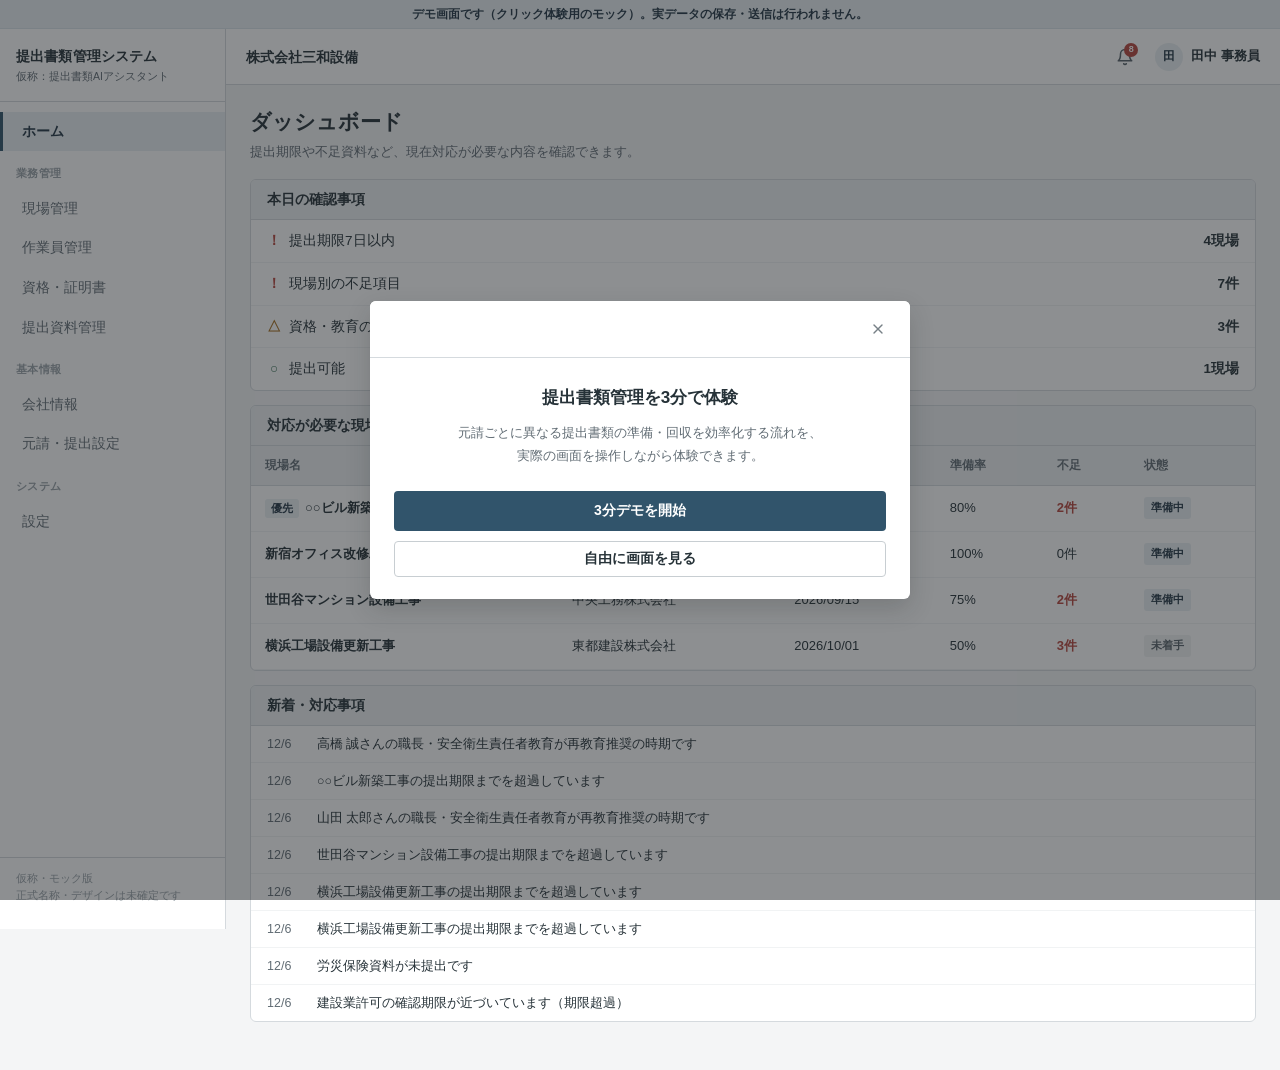
==== commit dc9a2328: "feat: add self guided demo framework Add a self-guided "3-minute demo" mode on top of the existing m" ====
--- a/index.html
+++ b/index.html
@@ -4,7 +4,7 @@
 <meta charset="UTF-8">
 <meta name="viewport" content="width=device-width, initial-scale=1.0">
 <title>提出書類AIアシスタント（モック）</title>
-<link rel="icon" href="data:image/svg+xml,%3Csvg xmlns='http://www.w3.org/2000/svg' viewBox='0 0 32 32'%3E%3Crect width='32' height='32' rx='7' fill='%232563eb'/%3E%3Ctext x='16' y='22' font-size='17' font-family='sans-serif' font-weight='700' fill='white' text-anchor='middle'%3E提%3C/text%3E%3C/svg%3E">
+<link rel="icon" href="data:image/svg+xml,%3Csvg xmlns='http://www.w3.org/2000/svg' viewBox='0 0 32 32'%3E%3Crect width='32' height='32' rx='7' fill='%2331546b'/%3E%3Ctext x='16' y='22' font-size='17' font-family='sans-serif' font-weight='700' fill='white' text-anchor='middle'%3E提%3C/text%3E%3C/svg%3E">
 <link rel="stylesheet" href="css/style.css">
 </head>
 <body>
@@ -36,7 +36,7 @@
       <div class="topbar-company">株式会社三和設備</div>
     </div>
     <div class="topbar-right">
-      <div style="position:relative;">
+      <div class="bell-wrap">
         <button class="topbar-bell" id="bellBtn" aria-label="通知">
           <svg viewBox="0 0 24 24" fill="none" stroke="currentColor" stroke-width="2" stroke-linecap="round" stroke-linejoin="round"><path d="M18 8a6 6 0 0 0-12 0c0 7-3 9-3 9h18s-3-2-3-9"/><path d="M13.73 21a2 2 0 0 1-3.46 0"/></svg>
           <span class="bell-badge" id="bellBadge">0</span>
@@ -62,5 +62,6 @@
 <script src="js/data.js"></script>
 <script src="js/store.js"></script>
 <script src="js/app.js"></script>
+<script src="js/demo.js"></script>
 </body>
 </html>
--- a/css/style.css
+++ b/css/style.css
@@ -97,6 +97,37 @@
   display: block;
 }
 
+/* ============ 文字折り返しの安全策 ============
+   氏名・会社名・見出し・ステータス等、意味のない1文字単位の折り返しを禁止する箇所。
+   説明文（page-subtitle / form-hint / activity-text 等）はここに含めず、通常の折り返しを許可する。 */
+.cell-name,
+.cell-sub,
+.page-title,
+.modal-title,
+.nav-item,
+.nav-group-label,
+.topbar-company,
+.info-table th,
+th,
+.data-table td,
+.section-title,
+.section-band,
+.today-check-label,
+.today-check-value,
+.action-text-title,
+.settings-row-title,
+.empty-state,
+.breadcrumb,
+.mrc-title,
+.mrc-subtitle,
+.mrc-label,
+.mrc-value,
+.mrc-stat-label,
+.mrc-status {
+  word-break: keep-all;
+  overflow-wrap: normal;
+}
+
 /* ============ App Shell ============ */
 
 .app-shell {
@@ -223,8 +254,11 @@
   gap: 14px;
 }
 
+.bell-wrap {
+  position: relative;
+}
+
 .topbar-bell {
-  position: relative;
   width: 32px;
   height: 32px;
   border-radius: 50%;
@@ -509,7 +543,7 @@
   display: flex;
   align-items: center;
   justify-content: space-between;
-  gap: 10px;
+  gap: 4px 10px;
 }
 
 .section-band .section-band-hint {
@@ -760,11 +794,13 @@
 .cell-name {
   font-weight: 700;
   color: var(--color-text);
+  white-space: nowrap;
 }
 
 .cell-sub {
   font-size: 11.5px;
   color: var(--color-text-sub);
+  white-space: nowrap;
 }
 
 .priority-tag {
@@ -776,6 +812,125 @@
   border-radius: 3px;
   padding: 1px 6px;
   margin-right: 6px;
+}
+
+/* ============ モバイル行カード（600px以下でdata-tableの代わりに表示） ============
+   6列以上（または折り返しが崩れやすい）業務テーブルを、1レコード＝1カードの
+   縦型レイアウトに変換するための共通コンポーネント。PC側のtable.data-tableは
+   そのまま残し、.responsive-table 内でCSSにより表示を出し分ける。 */
+
+.responsive-table {
+  width: 100%;
+}
+
+.mobile-list {
+  display: none;
+}
+
+.mobile-row-card {
+  background: var(--color-surface);
+  border: 1px solid var(--color-border);
+  border-radius: var(--radius-md);
+  padding: 12px 14px;
+  margin-bottom: 10px;
+}
+
+.mobile-row-card:last-child {
+  margin-bottom: 0;
+}
+
+.mobile-row-card[data-action="navigate"] {
+  cursor: pointer;
+}
+
+.mrc-title {
+  font-size: 14.5px;
+  font-weight: 700;
+}
+
+.mrc-subtitle {
+  font-size: 12px;
+  color: var(--color-text-sub);
+  margin-top: 2px;
+}
+
+.mrc-body {
+  margin-top: 8px;
+}
+
+.mrc-row {
+  display: flex;
+  align-items: baseline;
+  justify-content: space-between;
+  gap: 10px;
+  padding: 6px 0;
+  font-size: 12.5px;
+}
+
+.mrc-row + .mrc-row {
+  border-top: 1px solid var(--color-neutral-100);
+}
+
+.mrc-label {
+  color: var(--color-text-sub);
+  flex-shrink: 0;
+}
+
+.mrc-value {
+  font-weight: 700;
+  color: var(--color-text);
+  text-align: right;
+  min-width: 0;
+  overflow-wrap: anywhere;
+}
+
+.mrc-stats {
+  display: flex;
+  gap: 6px;
+  margin-top: 8px;
+  padding-top: 8px;
+  border-top: 1px solid var(--color-neutral-100);
+}
+
+.mrc-stat {
+  flex: 1;
+  text-align: center;
+}
+
+.mrc-stat-num {
+  display: block;
+  font-size: 14px;
+  font-weight: 700;
+  color: var(--color-text);
+}
+
+.mrc-stat-label {
+  display: block;
+  font-size: 10.5px;
+  margin-top: 2px;
+}
+
+.mrc-status {
+  display: flex;
+  align-items: center;
+  gap: 5px;
+  margin-top: 8px;
+  padding-top: 8px;
+  border-top: 1px solid var(--color-neutral-100);
+  font-size: 12.5px;
+  font-weight: 700;
+}
+
+.mrc-actions {
+  display: flex;
+  flex-wrap: wrap;
+  gap: 8px;
+  margin-top: 10px;
+}
+
+.mrc-actions .btn {
+  flex: 1;
+  min-width: 130px;
 }
 
 /* ============ Filters ============ */
@@ -1368,6 +1523,144 @@
   }
   .info-grid {
     grid-template-columns: 1fr;
+  }
+}
+
+/* ---- タブレット（601〜860px）：表はそのまま維持し、必要幅を確保して横スクロールさせる ---- */
+@media (min-width: 601px) and (max-width: 860px) {
+  table.data-table {
+    min-width: 720px;
+  }
+}
+
+/* ---- スマートフォン（600px以下）：6列以上の業務テーブルはモバイル行カードに切り替える ---- */
+@media (max-width: 600px) {
+  .main-content {
+    padding: 12px 10px 32px;
+  }
+
+  .responsive-table .table-wrap {
+    display: none;
+  }
+  .responsive-table .mobile-list {
+    display: block;
+  }
+
+  /* ヘッダー：会社名を省略表示にし、ユーザー名テキストは非表示にして詰め込みを防ぐ */
+  .topbar {
+    padding: 0 10px;
+  }
+  .topbar-right {
+    gap: 8px;
+  }
+  .topbar-company {
+    max-width: 130px;
+    overflow: hidden;
+    text-overflow: ellipsis;
+    white-space: nowrap;
+  }
+  #topbarUserName {
+    display: none;
+  }
+
+  /* フィルター：横並びに詰め込まず縦に100%幅で並べる */
+  .filter-bar,
+  .filter-bar-left {
+    flex-direction: column;
+    align-items: stretch;
+  }
+  .filter-bar .input,
+  .filter-bar .select,
+  .filter-bar-left .input,
+  .filter-bar-left .select {
+    width: 100%;
+    min-width: 0;
+  }
+
+  .page-header .btn {
+    width: 100%;
+  }
+
+  /* 見出し帯：タイトルと補足文が並びきらない場合は補足文を次の行に落とす */
+  .section-band {
+    flex-wrap: wrap;
+  }
+  .section-band .section-band-hint {
+    flex: 1 1 100%;
+  }
+
+  /* 情報表（ラベル：値）：ラベルと値の左端を16px基準で揃える。
+     tdのpadding-left:0が残ったままだと値だけカード左端へ寄ってしまうためリセットする */
+  .info-table tr {
+    padding: 10px 16px;
+  }
+  .info-table th,
+  .info-table td {
+    padding-left: 0;
+    padding-right: 0;
+  }
+  .info-table th {
+    padding-top: 0;
+    padding-bottom: 3px;
+  }
+  .info-table td {
+    padding-top: 0;
+    padding-bottom: 0;
+  }
+
+  /* モバイル行カード一覧：親カードとカード境界の間に余白を作る（詰め込みすぎ防止） */
+  .responsive-table .mobile-list {
+    padding: 10px;
+  }
+  .mobile-list .empty-state {
+    padding: 24px 10px;
+  }
+
+  /* 通知ドロップダウン：375px幅でも画面内に収める */
+  .bell-wrap {
+    position: static;
+  }
+  .notif-dropdown {
+    top: calc(var(--topbar-height) + 4px);
+    right: 10px;
+    width: min(360px, calc(100vw - 20px));
+  }
+
+  /* Toast：画面外へ出さず、長文でも折り返す */
+  .toast-wrap {
+    left: 10px;
+    right: 10px;
+    bottom: 16px;
+  }
+  .toast {
+    width: 100%;
+    min-width: 0;
+  }
+
+  /* ボタン：タップしやすいよう最低40px確保 */
+  .btn:not(.btn-sm) {
+    min-height: 40px;
+  }
+
+  /* モーダル：左右余白を詰め、フッターのボタンは縦積みにする */
+  .modal-overlay {
+    padding: 10px;
+  }
+  .modal-box {
+    max-height: calc(100vh - 20px);
+  }
+  .modal-header,
+  .modal-body,
+  .modal-footer {
+    padding-left: 12px;
+    padding-right: 12px;
+  }
+  .modal-footer {
+    flex-direction: column-reverse;
+    align-items: stretch;
+  }
+  .modal-footer .btn {
+    width: 100%;
   }
 }
 
@@ -1594,6 +1887,14 @@
   border-bottom: none;
 }
 
+@media (max-width: 600px) {
+  /* card-pad(16px)とsettings-row(16px)の二重インデントを解消 */
+  .settings-row {
+    padding-left: 0;
+    padding-right: 0;
+  }
+}
+
 .settings-row-title {
   font-size: 13.5px;
   font-weight: 600;
@@ -1622,3 +1923,311 @@
   font-size: 13px;
   cursor: pointer;
 }
+
+/* ============================================================
+   セルフガイドデモ（3分デモ）
+   既存の日本型業務システムUIのトーンを維持し、海外SaaS風の
+   派手なチュートリアル演出にはしない。
+   ============================================================ */
+
+body.demo-active .main-content {
+  padding-bottom: 96px;
+}
+
+/* デモ中はシナリオを壊さないよう、サイドバーの遷移だけ一時的に無効化する */
+body.demo-active .sidebar-nav .nav-item {
+  pointer-events: none;
+  opacity: 0.4;
+}
+
+/* ---- 進捗バー（画面下部に固定） ---- */
+.demo-progress-bar {
+  position: fixed;
+  left: 0;
+  right: 0;
+  bottom: 0;
+  z-index: 250;
+  display: none;
+  align-items: center;
+  gap: 16px;
+  padding: 10px 16px;
+  background: var(--color-primary-dark);
+  color: #fff;
+  box-shadow: 0 -4px 14px rgba(28, 33, 36, 0.22);
+}
+
+.demo-progress-left {
+  display: flex;
+  flex-direction: column;
+  align-items: flex-start;
+  gap: 5px;
+  flex-shrink: 0;
+}
+
+.demo-progress-kicker {
+  font-size: 10.5px;
+  font-weight: 700;
+  color: rgba(255, 255, 255, 0.7);
+  letter-spacing: 0.03em;
+}
+
+.demo-progress-dots {
+  display: flex;
+  gap: 5px;
+}
+
+.demo-dot {
+  width: 8px;
+  height: 8px;
+  border-radius: 50%;
+  background: rgba(255, 255, 255, 0.3);
+}
+
+.demo-dot.done {
+  background: #fff;
+}
+
+.demo-dot.current {
+  background: #fff;
+  box-shadow: 0 0 0 3px rgba(255, 255, 255, 0.3);
+}
+
+.demo-progress-mid {
+  flex: 1;
+  min-width: 0;
+}
+
+.demo-progress-step {
+  font-size: 11.5px;
+  font-weight: 700;
+  color: rgba(255, 255, 255, 0.75);
+}
+
+.demo-progress-caption {
+  font-size: 13.5px;
+  font-weight: 700;
+  color: #fff;
+  overflow: hidden;
+  text-overflow: ellipsis;
+  white-space: nowrap;
+}
+
+.demo-progress-bar .btn-secondary {
+  flex-shrink: 0;
+  background: transparent;
+  color: #fff;
+  border-color: rgba(255, 255, 255, 0.5);
+}
+
+.demo-progress-bar .btn-secondary:hover {
+  background: rgba(255, 255, 255, 0.12);
+}
+
+@media (max-width: 600px) {
+  .demo-progress-bar {
+    padding: 8px 10px;
+    gap: 10px;
+  }
+  .demo-progress-kicker {
+    display: none;
+  }
+  .demo-progress-caption {
+    white-space: normal;
+  }
+}
+
+/* ---- スポットライト（対象要素を枠＋背景で強調。色だけに依存しない） ---- */
+.demo-spotlight-overlay {
+  position: fixed;
+  inset: 0;
+  z-index: 220;
+  pointer-events: none;
+}
+
+.demo-spotlight-box {
+  position: fixed;
+  border: 2.5px solid var(--color-primary);
+  border-radius: var(--radius-md);
+  background: rgba(255, 255, 255, 0.06);
+  box-shadow: 0 0 0 9999px rgba(28, 33, 36, 0.38);
+  transition: top 0.2s ease, left 0.2s ease, width 0.2s ease, height 0.2s ease;
+}
+
+/* ---- 吹き出し（説明＋次のアクションのみ。5行以上禁止） ---- */
+.demo-tooltip {
+  position: fixed;
+  z-index: 230;
+  max-width: 300px;
+  background: #fff;
+  border: 1px solid var(--color-border);
+  border-radius: var(--radius-md);
+  box-shadow: var(--shadow-lg);
+  padding: 12px 14px;
+}
+
+.demo-tooltip-badge {
+  display: inline-block;
+  font-size: 10.5px;
+  font-weight: 700;
+  color: var(--color-primary-dark);
+  background: var(--color-primary-light);
+  padding: 2px 7px;
+  border-radius: 3px;
+  margin-bottom: 6px;
+}
+
+.demo-tooltip-text {
+  font-size: 13px;
+  color: var(--color-text);
+  line-height: 1.6;
+}
+
+@media (max-width: 600px) {
+  .demo-tooltip {
+    max-width: calc(100vw - 20px);
+  }
+}
+
+/* ---- 作業員側の提出体験（インライン埋め込み） ---- */
+.demo-worker-overlay {
+  position: fixed;
+  inset: 0;
+  z-index: 300;
+  background: rgba(28, 33, 36, 0.6);
+  display: flex;
+  flex-direction: column;
+  align-items: center;
+  justify-content: center;
+  padding: 20px;
+}
+
+.demo-worker-caption {
+  color: #fff;
+  font-size: 12.5px;
+  font-weight: 600;
+  margin-bottom: 10px;
+}
+
+.demo-worker-frame {
+  position: relative;
+  width: 375px;
+  max-width: 100%;
+  height: 720px;
+  max-height: 82vh;
+  background: #fff;
+  border-radius: 20px;
+  overflow: hidden;
+  box-shadow: var(--shadow-lg);
+  border: 6px solid var(--color-neutral-800);
+}
+
+.demo-worker-frame iframe {
+  width: 100%;
+  height: 100%;
+  border: none;
+  display: block;
+}
+
+.demo-worker-close {
+  position: absolute;
+  top: 8px;
+  right: 8px;
+  width: 30px;
+  height: 30px;
+  border-radius: 50%;
+  background: rgba(28, 33, 36, 0.55);
+  color: #fff;
+  border: none;
+  cursor: pointer;
+  z-index: 2;
+  display: flex;
+  align-items: center;
+  justify-content: center;
+}
+
+.demo-worker-frame.full {
+  border-radius: 0;
+}
+
+@media (max-width: 600px) {
+  .demo-worker-overlay {
+    padding: 0;
+  }
+  .demo-worker-caption {
+    display: none;
+  }
+  .demo-worker-frame {
+    width: 100%;
+    height: 100%;
+    max-height: 100%;
+    border-radius: 0;
+    border: none;
+  }
+}
+
+/* ---- デモ完了：達成リスト・価格検証UI ---- */
+.demo-recap-list {
+  display: flex;
+  flex-direction: column;
+  gap: 2px;
+  margin-bottom: 4px;
+}
+
+.demo-recap-item {
+  display: flex;
+  align-items: center;
+  gap: 8px;
+  padding: 7px 4px;
+  font-size: 13.5px;
+  font-weight: 600;
+  color: var(--color-text);
+}
+
+.demo-question-title {
+  font-size: 13.5px;
+  font-weight: 700;
+  color: var(--color-text);
+  margin: 14px 0 10px;
+}
+
+.demo-choice-list {
+  display: flex;
+  flex-direction: column;
+  gap: 8px;
+}
+
+.demo-choice {
+  display: block;
+  width: 100%;
+  text-align: left;
+  padding: 11px 14px;
+  min-height: 44px;
+  font-size: 13.5px;
+  font-weight: 600;
+  color: var(--color-text);
+  background: #fff;
+  border: 1px solid var(--color-neutral-300);
+  border-radius: var(--radius-sm);
+  cursor: pointer;
+  font-family: inherit;
+}
+
+.demo-choice:hover {
+  border-color: var(--color-primary);
+  background: var(--color-primary-light);
+}
+
+.demo-choice.selected {
+  border-color: var(--color-primary);
+  background: var(--color-primary-light);
+  color: var(--color-primary-dark);
+  font-weight: 700;
+}
+
+.demo-plan-list {
+  margin: 0;
+  padding-left: 18px;
+  font-size: 12.5px;
+  color: var(--color-text-sub);
+  line-height: 1.9;
+}
